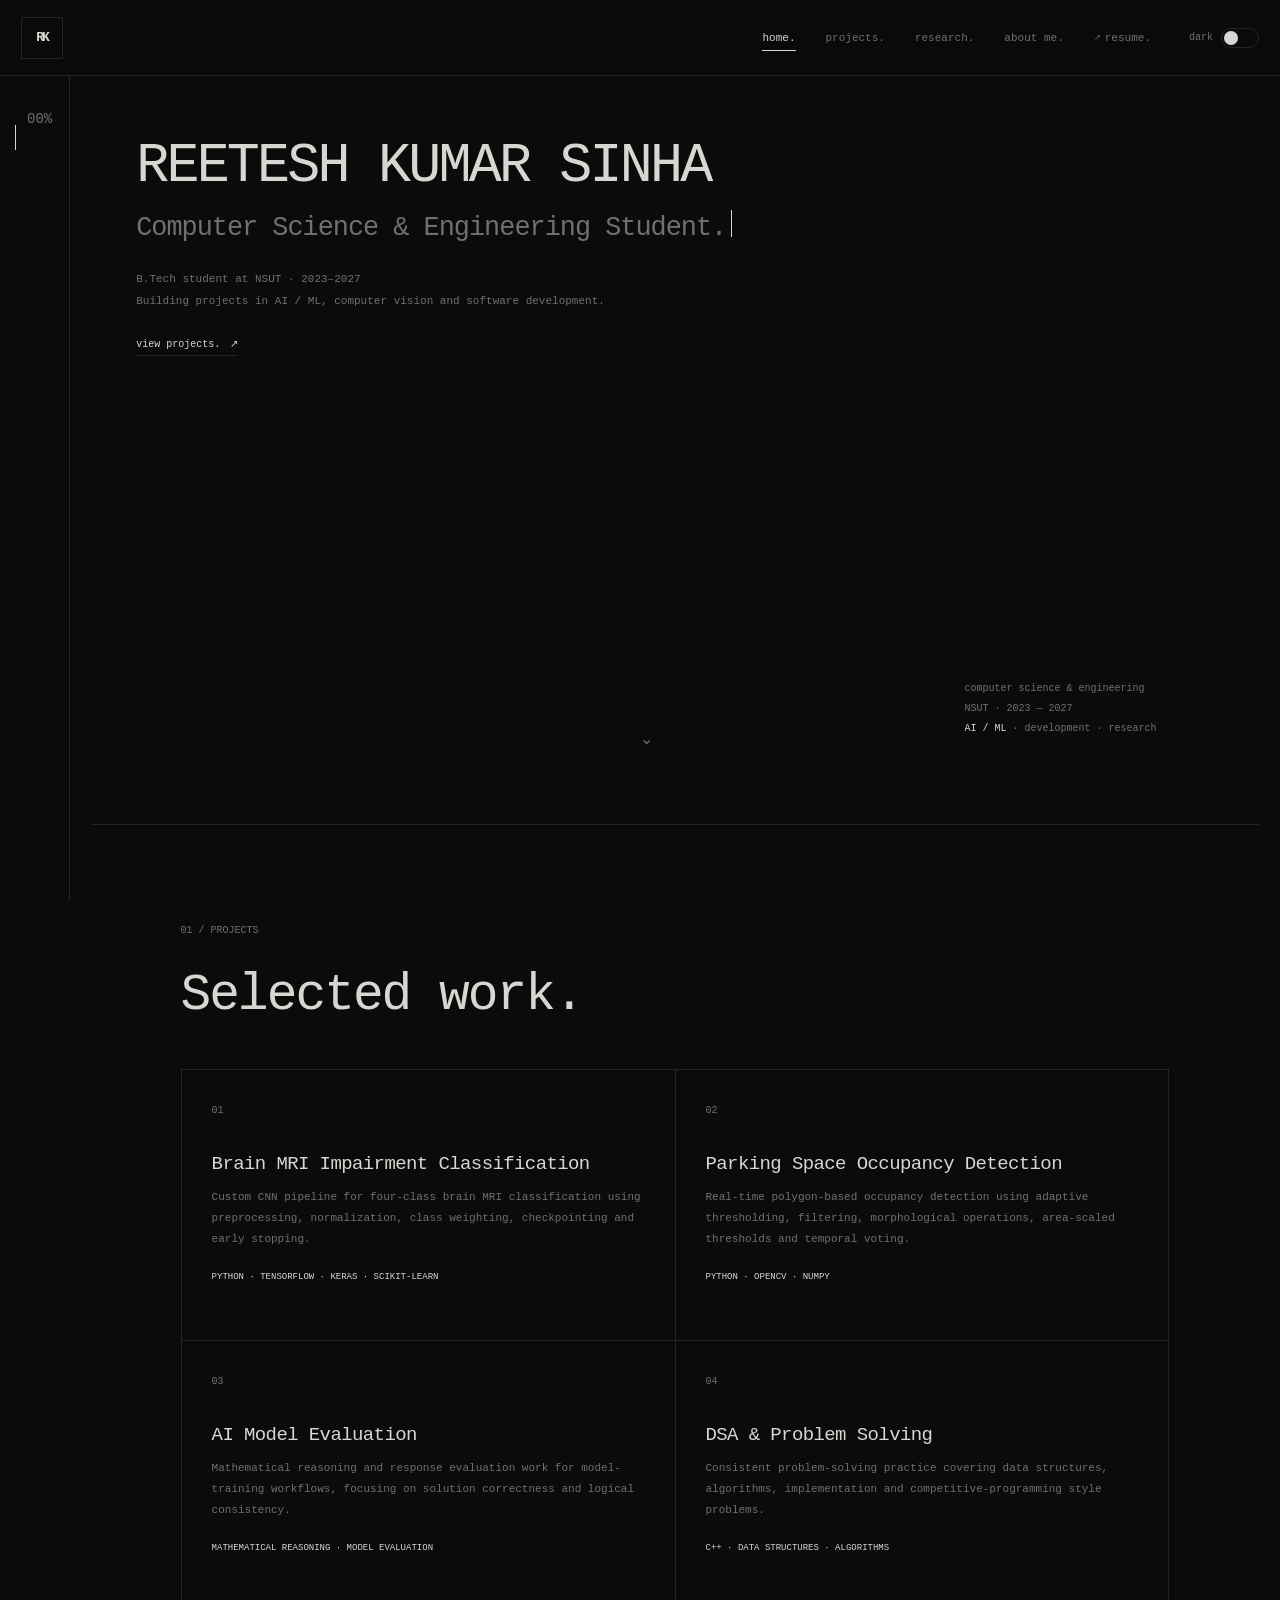
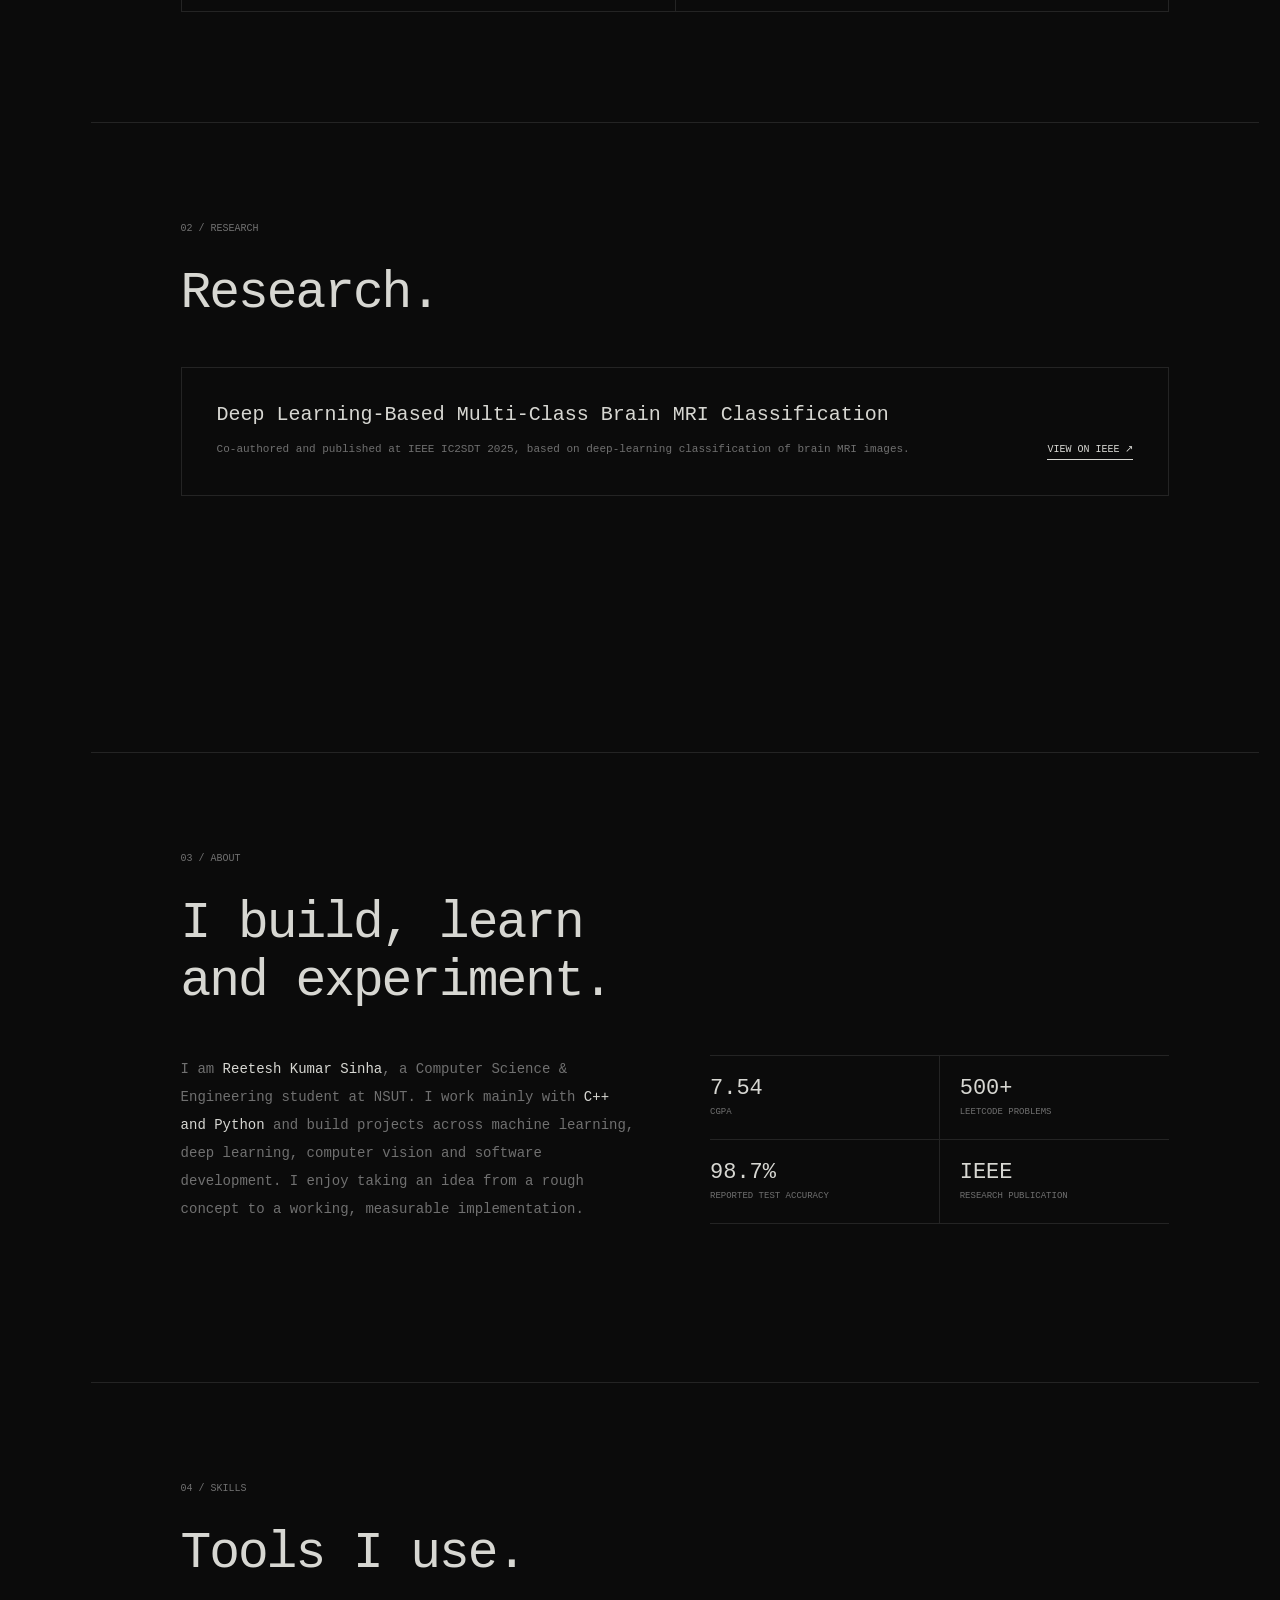
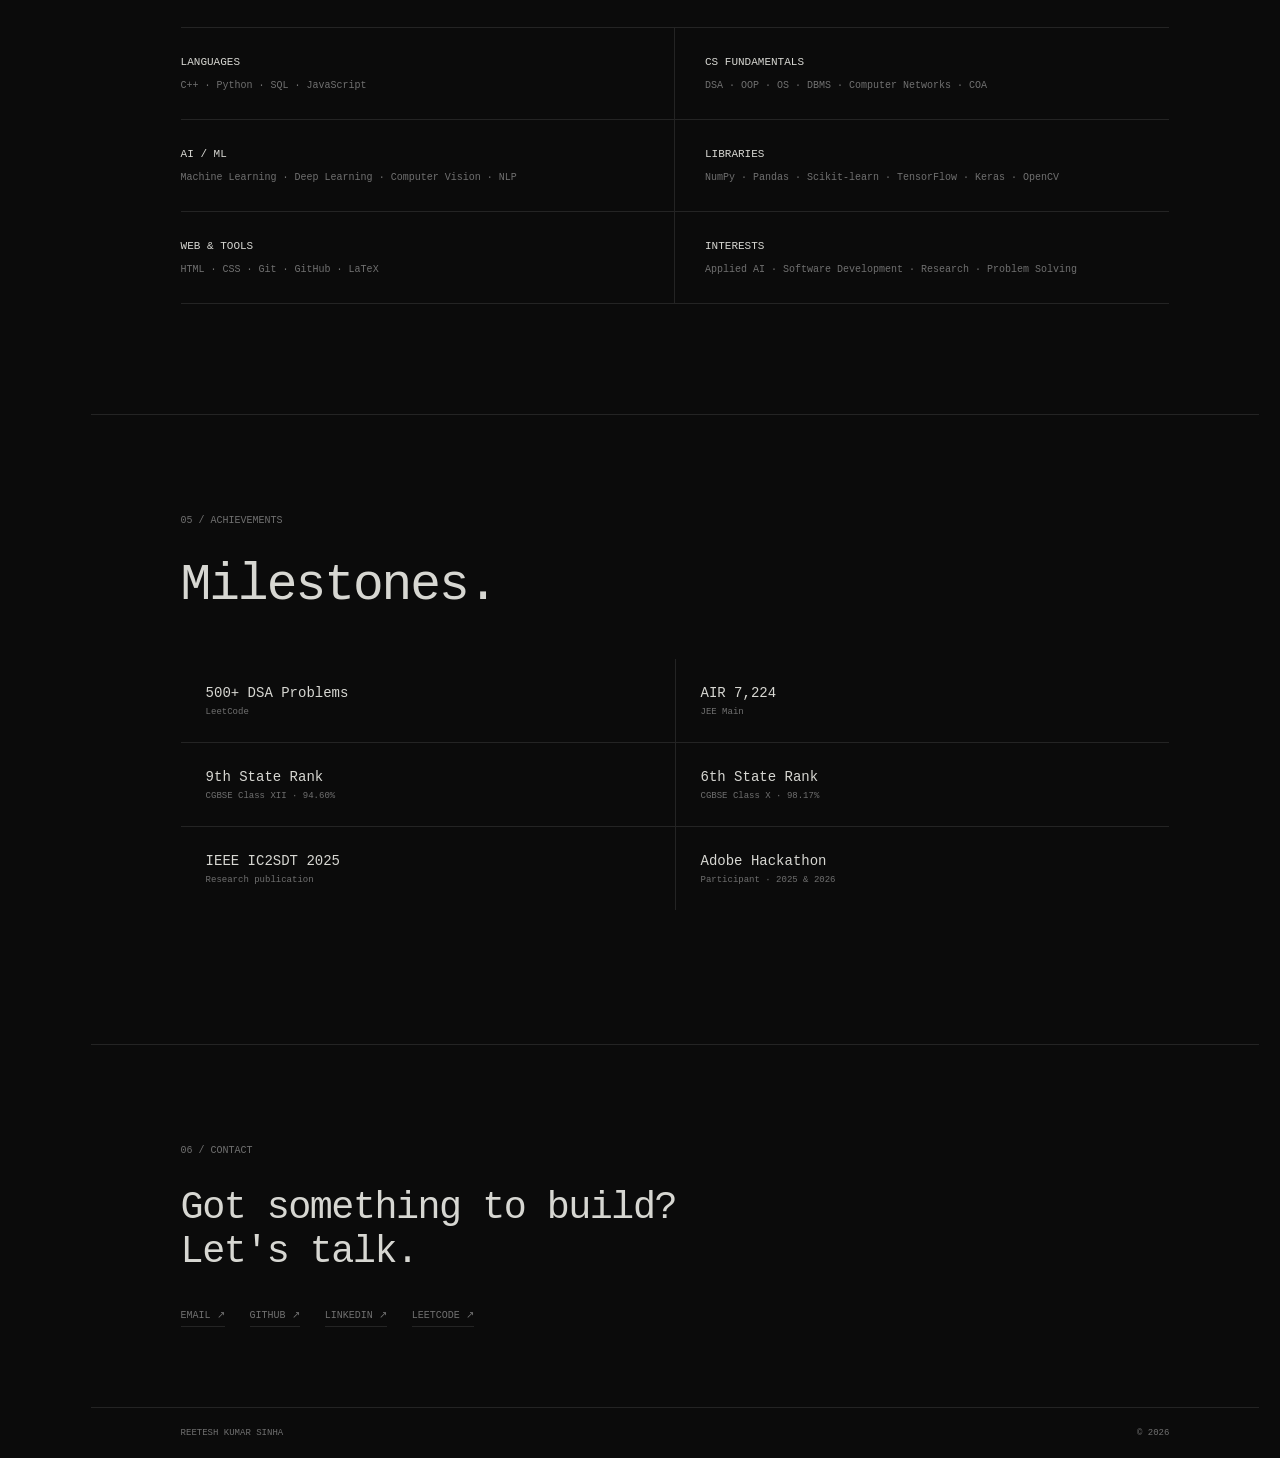
==== index.html @ 174e3cc8 "Rename portfolio.html to index.html" ====
<!DOCTYPE html>
<html lang="en" data-theme="dark">
<head>
<meta charset="UTF-8">
<meta name="viewport" content="width=device-width, initial-scale=1.0">
<meta name="description" content="Reetesh Kumar Sinha — Computer Science student, developer and AI/ML researcher.">
<title>Reetesh Kumar Sinha — Developer</title>

<style>
:root{
  --bg:#f4f4f1;
  --text:#171717;
  --muted:#777;
  --line:#d9d9d4;
  --panel:#eeeeea;
  --accent:#333;
  --cursor:#111;
}
html[data-theme="dark"]{
  --bg:#0b0b0b;
  --text:#d7d7d2;
  --muted:#707070;
  --line:#242424;
  --panel:#111;
  --accent:#cfcfca;
  --cursor:#d7d7d2;
}

*{box-sizing:border-box;margin:0;padding:0}
html{scroll-behavior:smooth;scroll-padding-top:80px}
body{
  background:var(--bg);
  color:var(--text);
  font-family:"Courier New",ui-monospace,SFMono-Regular,Menlo,monospace;
  transition:background .35s ease,color .35s ease;
}
a{color:inherit;text-decoration:none}
button{font:inherit}
::selection{background:var(--text);color:var(--bg)}

.page{
  position:relative;
  z-index:1;
  width:min(1240px,calc(100% - 42px));
  margin:auto;
}

/* Header */
header{
  height:76px;
  display:flex;
  align-items:center;
  justify-content:space-between;
  position:fixed;
  top:0;
  left:0;
  right:0;
  z-index:100;
  padding:0 max(21px, calc((100vw - 1240px) / 2));
  background:color-mix(in srgb, var(--bg) 92%, transparent);
  backdrop-filter:blur(10px);
  border-bottom:1px solid var(--line);
  transition:transform .32s ease, opacity .32s ease;
}
header.nav-hidden{
  transform:translateY(-100%);
  opacity:0;
  pointer-events:none;
}

.top-hover-zone{
  position:fixed;
  top:0;
  left:0;
  right:0;
  height:18px;
  z-index:110;
  background:transparent;
}
.brand{
  width:42px;height:42px;
  display:grid;place-items:center;
  border:1px solid var(--line);
  font-size:13px;
  font-weight:600;
  letter-spacing:-2px;
  transition:.25s;
}
.brand:hover{transform:rotate(-4deg);border-color:var(--text)}
nav{display:flex;align-items:center;gap:30px}
nav a{
  position:relative;
  color:var(--muted);
  font-size:11px;
  transition:color .2s;
}
nav a:hover,nav a.active{color:var(--text)}
nav a.active::after{
  content:"";
  position:absolute;
  left:0;right:0;bottom:-7px;
  height:1px;background:var(--text);
}
nav a[href*="Resume"]::before{
  content:"↗";
  display:inline-block;
  margin-right:4px;
  font-size:8px;
  transform:translateY(-1px);
}

/* Theme slider */
.theme-switch{
  display:flex;
  align-items:center;
  gap:8px;
  margin-left:8px;
}
.theme-label{font-size:10px;color:var(--muted)}
.switch{
  width:38px;height:20px;
  border:1px solid var(--line);
  background:transparent;
  border-radius:999px;
  padding:2px;
  cursor:pointer;
  display:flex;
  align-items:center;
  transition:.25s;
}
.switch-knob{
  width:14px;height:14px;
  border-radius:50%;
  background:var(--text);
  transform:translateX(0);
  transition:transform .25s ease,background .25s ease;
}
html[data-theme="light"] .switch-knob{transform:translateX(18px)}
.switch:focus-visible{outline:1px solid var(--text);outline-offset:3px}

/* Hero */
.hero{
  min-height:calc(100vh - 76px);
  display:block;
  position:relative;
  padding-top:20px;
}
 .progress{
  position:fixed;
  z-index:40;
  top:var(--chrome-top,76px);
  left:0;
  bottom:0;
  width:70px;
  border-right:1px solid var(--line);
  pointer-events:none;
  background:var(--bg);
  transition:top .32s ease,background .35s ease;
}
.progress-number{
  position:absolute;
  top:35px;
  left:27px;
  font-size:14px;
  color:var(--muted);
  transition:top .32s ease;
}
.progress-line{
  position:absolute;
  top:49px;
  left:15px;
  width:1px;
  height:74px;
  background:var(--text);
  transition:height .15s ease;
}
.hero-main{
  position:relative;
  z-index:2;
  padding:118px 8vw 0 9vw;
  display:flex;
  flex-direction:column;
  justify-content:space-between;
  min-height:calc(100vh - 118px);
}
.hero-intro{
  position:relative;
  z-index:3;
  max-width:760px;
}
.hero-name{
  font-size:clamp(30px,4.3vw,58px);
  font-weight:500;
  letter-spacing:-2.8px;
  line-height:1.05;
  color:var(--text);
}
.hero-role{
  margin-top:14px;
  font-size:clamp(17px,2.1vw,28px);
  line-height:1.35;
  color:var(--muted);
  letter-spacing:-1px;
}
.hero-description{
  margin-top:22px;
  max-width:570px;
  color:var(--muted);
  font-size:11px;
  line-height:2;
}
.hero-actions{
  margin-top:26px;
  display:flex;
  gap:22px;
  flex-wrap:wrap;
}
.hero-actions a{
  color:var(--text);
  font-size:10px;
  border-bottom:1px solid var(--line);
  padding-bottom:5px;
  transition:color .2s,border-color .2s,transform .2s;
}
.hero-actions a span{
  display:inline-block;
  margin-left:4px;
  transition:transform .2s;
}
.hero-actions a:hover{
  border-color:var(--text);
}
.hero-actions a:hover span{
  transform:translate(2px,-2px);
}
.cursor{
  display:inline-block;
  width:1px;height:1em;
  background:var(--cursor);
  margin-left:5px;
  vertical-align:-2px;
  animation:blink 1s steps(1) infinite;
}
@keyframes blink{50%{opacity:0}}
.hero-meta{
  position:relative;
  z-index:3;
  align-self:flex-end;
  max-width:300px;
  margin-bottom:7vh;
  color:var(--muted);
  font-size:10px;
  line-height:2;
}
.hero-meta span{color:var(--text)}
.scroll-cue{
  position:absolute;
  bottom:75px;
  left:50%;
  color:var(--muted);
  font-size:16px;
  animation:bounce 1.8s ease-in-out infinite;
}
@keyframes bounce{
  0%,100%{transform:translateY(0);opacity:.45}
  50%{transform:translateY(7px);opacity:1}
}

/* Sections */
section{
  min-height:70vh;
  border-top:1px solid var(--line);
  padding:100px 7vw 110px 7vw;
  margin-left:70px;
}
.section-index{
  color:var(--muted);
  font-size:10px;
  margin-bottom:30px;
}
.section-title{
  font-size:clamp(28px,4vw,52px);
  font-weight:400;
  letter-spacing:-2px;
  margin-bottom:45px;
}
.about-grid{
  display:grid;
  grid-template-columns:1fr 1fr;
  gap:70px;
}
.about-copy{
  font-size:14px;
  line-height:2;
  color:var(--muted);
}
.about-copy strong{color:var(--text);font-weight:500}
.stats{
  display:grid;
  grid-template-columns:1fr 1fr;
  border-top:1px solid var(--line);
}
.stat{
  padding:20px 0;
  border-bottom:1px solid var(--line);
}
.stat:nth-child(odd){border-right:1px solid var(--line);padding-right:20px}
.stat:nth-child(even){padding-left:20px}
.stat b{display:block;font-size:22px;font-weight:400;color:var(--text)}
.stat small{font-size:9px;color:var(--muted)}

.projects{
  display:grid;
  grid-template-columns:1fr 1fr;
  gap:1px;
  background:var(--line);
  border:1px solid var(--line);
}
.project{
  background:var(--bg);
  padding:30px;
  min-height:270px;
  transition:background .25s,transform .25s;
}
.project:hover{background:var(--panel)}
.project-no{font-size:10px;color:var(--muted)}
.project h3{font-size:19px;font-weight:400;letter-spacing:-.6px;margin:35px 0 12px}
.project p{font-size:11px;line-height:1.9;color:var(--muted)}
.project-tech{margin-top:22px;color:var(--text);font-size:9px}

.research-box{
  border:1px solid var(--line);
  padding:35px;
  display:grid;
  grid-template-columns:1fr auto;
  gap:30px;
  align-items:end;
}
.research-box h3{font-size:20px;font-weight:400;margin-bottom:13px}
.research-box p{font-size:11px;color:var(--muted);line-height:1.9}
.text-link{
  font-size:10px;
  border-bottom:1px solid var(--text);
  padding-bottom:4px;
  white-space:nowrap;
}

.skills{
  display:grid;
  grid-template-columns:repeat(2,1fr);
  gap:0;
  border-top:1px solid var(--line);
}
.skill{
  padding:24px 0;
  border-bottom:1px solid var(--line);
}
.skill:nth-child(odd){border-right:1px solid var(--line);padding-right:30px}
.skill:nth-child(even){padding-left:30px}
.skill b{font-size:11px;font-weight:500}
.skill p{font-size:10px;color:var(--muted);margin-top:7px;line-height:1.8}

.achievements{display:grid;grid-template-columns:1fr 1fr;gap:1px;background:var(--line)}
.achievement{background:var(--bg);padding:25px}
.achievement b{font-size:14px;font-weight:400}
.achievement p{font-size:9px;color:var(--muted);margin-top:5px}

.contact{
  min-height:auto;
  padding-bottom:80px;
}
.contact-line{
  font-size:clamp(22px,3vw,40px);
  letter-spacing:-1.5px;
  font-weight:400;
  margin-bottom:35px;
}
.contact-links{display:flex;gap:25px;flex-wrap:wrap}
.contact-links a{
  color:var(--muted);
  font-size:10px;
  border-bottom:1px solid var(--line);
  padding-bottom:5px;
}
.contact-links a:hover{color:var(--text);border-color:var(--text)}
footer{
  margin-left:70px;
  border-top:1px solid var(--line);
  padding:20px 7vw;
  color:var(--muted);
  font-size:9px;
  display:flex;
  justify-content:space-between;
}

/* Reveal */
.reveal{
  opacity:0;
  transform:translateY(18px);
  transition:opacity .65s ease,transform .65s ease;
}
.reveal.visible{opacity:1;transform:translateY(0)}

@media(max-width:800px){
  .page{width:min(100% - 28px,1240px)}
  header{height:64px;padding:0 14px}
  .progress{top:64px;width:35px}
  .progress-number{top:34px;left:9px;font-size:12px}
  .progress-line{top:64px;left:7px}
  
  nav{gap:13px}
  nav a:nth-child(2),nav a:nth-child(3){display:none}
  .theme-label{display:none}
  .hero{padding-top:20px !important}
  .hero-main{padding:92px 0 0 50px}
  .hero-title{font-size:28px;letter-spacing:-1px}
  section{margin-left:35px;padding:75px 28px}
  footer{margin-left:35px;padding:18px 28px}
  .about-grid,.projects,.skills,.achievements{grid-template-columns:1fr}
  .skill:nth-child(odd){border-right:0;padding-right:0}
  .skill:nth-child(even){padding-left:0}
  .research-box{grid-template-columns:1fr}
  .hero-meta{align-self:flex-start;margin-bottom:12vh}
}
@media(prefers-reduced-motion:reduce){
  html{scroll-behavior:auto}
  .cursor,.scroll-cue{animation:none}
  .reveal{transition:none}
}

/* Subtle interactive visual effects */
.mouse-light{
  position:fixed;
  z-index:0;
  width:320px;
  height:320px;
  left:0;
  top:0;
  pointer-events:none;
  border-radius:50%;
  transform:translate(-50%,-50%);
  background:radial-gradient(circle,rgba(255,255,255,.045) 0%,rgba(255,255,255,.018) 28%,transparent 68%);
  opacity:0;
  transition:opacity .35s ease;
}
html[data-theme="light"] .mouse-light{
  background:radial-gradient(circle,rgba(20,30,45,.045) 0%,rgba(20,30,45,.018) 28%,transparent 68%);
}
.progress-section{
  position:absolute;
  top:12px;
  left:70px;
  color:var(--muted);
  font-size:8px;
  letter-spacing:1.2px;
  opacity:0;
  transform:translateX(-6px);
  transition:opacity .3s ease,transform .3s ease;
  white-space:nowrap;
}
.progress:hover .progress-section,
.progress-section.visible{
  opacity:1;
  transform:translateX(0);
}
.project{
  position:relative;
  overflow:hidden;
}
.project::after{
  content:"↗";
  position:absolute;
  right:25px;
  top:24px;
  font-size:15px;
  color:var(--muted);
  opacity:0;
  transform:translate(-5px,5px);
  transition:opacity .25s ease,transform .25s ease;
}
.project:hover::after{
  opacity:1;
  transform:translate(0,0);
}
.project h3{
  transition:transform .25s ease;
}
.project:hover h3{
  transform:translateX(4px);
}
.project-tech{
  transition:opacity .25s ease,transform .25s ease;
}
.project:hover .project-tech{
  transform:translateX(4px);
}
@media(max-width:800px){
  .progress-section{
    left:43px;
    top:11px;
  }
  .mouse-light{display:none}
}
@media(prefers-reduced-motion:reduce){
  .mouse-light{display:none}
  .progress-section,.project::after,.project h3,.project-tech{transition:none}
}

</style>
</head>

<body>
<div class="mouse-light" id="mouseLight" aria-hidden="true"></div>
<div class="top-hover-zone" aria-hidden="true"></div>
<div class="page">
<header>
  <a class="brand" href="#home" aria-label="Reetesh Kumar Sinha home">RK</a>

  <nav aria-label="Main navigation">
    <a href="#home" class="active">home.</a>
    <a href="#projects">projects.</a>
    <a href="#research">research.</a>
    <a href="#about">about me.</a>
    <a href="Reetesh_Kumar_Sinha_Resume.pdf" target="_blank" rel="noopener">resume.</a>

    <div class="theme-switch">
      <span class="theme-label" id="themeText">dark</span>
      <button class="switch" id="themeToggle" type="button"
              aria-label="Switch to light mode" aria-pressed="false">
        <span class="switch-knob"></span>
      </button>
    </div>
  </nav>
</header>

<main id="home">
<div class="hero">
    <aside class="progress" aria-hidden="true">
      <span class="progress-number" id="progressNumber">00%</span>
      <span class="progress-line" id="progressLine"></span>
      <span class="progress-section" id="progressSection">HOME</span>
    </aside>

    <div class="hero-main">
      <div>
        <div class="hero-intro">
          <div class="hero-name">REETESH KUMAR SINHA</div>
          <div class="hero-role">
            <span id="typingText" aria-live="polite">Computer Science &amp; Engineering Student.</span><span class="cursor" aria-hidden="true"></span>
          </div>
          <p class="hero-description">
            B.Tech student at NSUT · 2023–2027<br>
            Building projects in AI / ML, computer vision and software development.
          </p>
          <div class="hero-actions">
            <a href="#projects">view projects. <span>↗</span></a>
          </div>
        </div>
      </div>

      <div class="hero-meta">
        <div>computer science & engineering</div>
        <div>NSUT · 2023 — 2027</div>
        <div><span>AI / ML</span> · development · research</div>
      </div>
    </div>

    <div class="scroll-cue" aria-hidden="true">⌄</div>
  </div>

  <section id="projects" class="reveal">
    <div class="section-index">01 / PROJECTS</div>
    <h2 class="section-title">Selected work.</h2>

    <div class="projects">
      <article class="project">
        <span class="project-no">01</span>
        <h3>Brain MRI Impairment Classification</h3>
        <p>
          Custom CNN pipeline for four-class brain MRI classification using
          preprocessing, normalization, class weighting, checkpointing and early stopping.
        </p>
        <div class="project-tech">PYTHON · TENSORFLOW · KERAS · SCIKIT-LEARN</div>
      </article>

      <article class="project">
        <span class="project-no">02</span>
        <h3>Parking Space Occupancy Detection</h3>
        <p>
          Real-time polygon-based occupancy detection using adaptive thresholding,
          filtering, morphological operations, area-scaled thresholds and temporal voting.
        </p>
        <div class="project-tech">PYTHON · OPENCV · NUMPY</div>
      </article>

      <article class="project">
        <span class="project-no">03</span>
        <h3>AI Model Evaluation</h3>
        <p>
          Mathematical reasoning and response evaluation work for model-training
          workflows, focusing on solution correctness and logical consistency.
        </p>
        <div class="project-tech">MATHEMATICAL REASONING · MODEL EVALUATION</div>
      </article>

      <article class="project">
        <span class="project-no">04</span>
        <h3>DSA & Problem Solving</h3>
        <p>
          Consistent problem-solving practice covering data structures, algorithms,
          implementation and competitive-programming style problems.
        </p>
        <div class="project-tech">C++ · DATA STRUCTURES · ALGORITHMS</div>
      </article>
    </div>
  </section>

  <section id="research" class="reveal">
    <div class="section-index">02 / RESEARCH</div>
    <h2 class="section-title">Research.</h2>
    <div class="research-box">
      <div>
        <h3>Deep Learning-Based Multi-Class Brain MRI Classification</h3>
        <p>
          Co-authored and published at IEEE IC2SDT 2025, based on deep-learning
          classification of brain MRI images.
        </p>
      </div>
      <a class="text-link" href="https://ieeexplore.ieee.org/stamp/stamp.jsp?tp=&arnumber=11383762&origin_source=search&origin_method=searchbar" target="_blank" rel="noopener">VIEW ON IEEE ↗</a>
    </div>
  </section>

  <section id="about" class="reveal">
    <div class="section-index">03 / ABOUT</div>
    <h2 class="section-title">I build, learn<br>and experiment.</h2>
    <div class="about-grid">
      <p class="about-copy">
        I am <strong>Reetesh Kumar Sinha</strong>, a Computer Science & Engineering
        student at NSUT. I work mainly with <strong>C++ and Python</strong> and build
        projects across machine learning, deep learning, computer vision and software
        development. I enjoy taking an idea from a rough concept to a working,
        measurable implementation.
      </p>
      <div class="stats">
        <div class="stat"><b>7.54</b><small>CGPA</small></div>
        <div class="stat"><b>500+</b><small>LEETCODE PROBLEMS</small></div>
        <div class="stat"><b>98.7%</b><small>REPORTED TEST ACCURACY</small></div>
        <div class="stat"><b>IEEE</b><small>RESEARCH PUBLICATION</small></div>
      </div>
    </div>
  </section>

  <section id="skills" class="reveal">
    <div class="section-index">04 / SKILLS</div>
    <h2 class="section-title">Tools I use.</h2>
    <div class="skills">
      <div class="skill"><b>LANGUAGES</b><p>C++ · Python · SQL · JavaScript</p></div>
      <div class="skill"><b>CS FUNDAMENTALS</b><p>DSA · OOP · OS · DBMS · Computer Networks · COA</p></div>
      <div class="skill"><b>AI / ML</b><p>Machine Learning · Deep Learning · Computer Vision · NLP</p></div>
      <div class="skill"><b>LIBRARIES</b><p>NumPy · Pandas · Scikit-learn · TensorFlow · Keras · OpenCV</p></div>
      <div class="skill"><b>WEB & TOOLS</b><p>HTML · CSS · Git · GitHub · LaTeX</p></div>
      <div class="skill"><b>INTERESTS</b><p>Applied AI · Software Development · Research · Problem Solving</p></div>
    </div>
  </section>

  <section id="achievements" class="reveal">
    <div class="section-index">05 / ACHIEVEMENTS</div>
    <h2 class="section-title">Milestones.</h2>
    <div class="achievements">
      <div class="achievement"><b>500+ DSA Problems</b><p>LeetCode</p></div>
      <div class="achievement"><b>AIR 7,224</b><p>JEE Main</p></div>
      <div class="achievement"><b>9th State Rank</b><p>CGBSE Class XII · 94.60%</p></div>
      <div class="achievement"><b>6th State Rank</b><p>CGBSE Class X · 98.17%</p></div>
      <div class="achievement"><b>IEEE IC2SDT 2025</b><p>Research publication</p></div>
      <div class="achievement"><b>Adobe Hackathon</b><p>Participant · 2025 & 2026</p></div>
    </div>
  </section>

  <section id="contact" class="contact reveal">
    <div class="section-index">06 / CONTACT</div>
    <div class="contact-line">Got something to build?<br>Let's talk.</div>
    <div class="contact-links">
      <a href="mailto:reetesh.kumar.ug23@nsut.ac.in">EMAIL ↗</a>
      <a href="https://github.com/XREETESHX" target="_blank" rel="noopener">GITHUB ↗</a>
      <a href="https://www.linkedin.com/in/reetesh-sinha-b54a8327a/" target="_blank" rel="noopener">LINKEDIN ↗</a>
      <a href="https://leetcode.com/u/XREETESHX/" target="_blank" rel="noopener">LEETCODE ↗</a>
    </div>
  </section>
</main>

<footer>
  <span>REETESH KUMAR SINHA</span>
  <span>© 2026</span>
</footer>
</div>

<script>
(function () {
  'use strict';

  const root = document.documentElement;
  const body = document.body;
  const header = document.querySelector('header');
  const hoverZone = document.querySelector('.top-hover-zone');
  const toggle = document.getElementById('themeToggle');
  const themeText = document.getElementById('themeText');
  const typing = document.getElementById('typingText');
  const progressNumber = document.getElementById('progressNumber');
  const progressLine = document.getElementById('progressLine');
  const progressSection = document.getElementById('progressSection');
  const mouseLight = document.getElementById('mouseLight');

  const navLinks = Array.from(document.querySelectorAll('nav a[href^="#"]'));
  const sections = Array.from(document.querySelectorAll('main section[id]'));

  const sectionNames = {
    home: 'HOME',
    projects: 'PROJECTS',
    research: 'RESEARCH',
    about: 'ABOUT',
    skills: 'SKILLS',
    achievements: 'ACHIEVEMENTS',
    contact: 'CONTACT'
  };

  const reducedMotion = window.matchMedia &&
    window.matchMedia('(prefers-reduced-motion: reduce)').matches;

  // ---------------- Theme ----------------
  function setTheme(theme) {
    const light = theme === 'light';
    root.setAttribute('data-theme', light ? 'light' : 'dark');

    if (toggle) {
      toggle.setAttribute('aria-pressed', String(light));
      toggle.setAttribute(
        'aria-label',
        light ? 'Switch to dark mode' : 'Switch to light mode'
      );
    }
    if (themeText) {
      themeText.textContent = light ? 'light' : 'dark';
    }
  }

  if (toggle) {
    toggle.addEventListener('click', function () {
      setTheme(root.getAttribute('data-theme') === 'dark' ? 'light' : 'dark');
    });
  }

  // ---------------- Typewriter ----------------
  const phrases = [
    'Computer Science & Engineering Student.',
    'AI / ML & Computer Vision Enthusiast.',
    'Python & C++ Developer.',
    'Research & Software Development.'
  ];

  let phraseIndex = 0;
  let charIndex = 0;
  let deleting = false;
  let typeTimer = null;

  function renderPhrase(text) {
    if (typing) typing.textContent = text;
  }

  function typeNext() {
    const current = phrases[phraseIndex];

    if (deleting) {
      charIndex = Math.max(0, charIndex - 1);
    } else {
      charIndex = Math.min(current.length, charIndex + 1);
    }

    renderPhrase(current.slice(0, charIndex));

    if (!deleting && charIndex === current.length) {
      deleting = true;
      typeTimer = window.setTimeout(typeNext, 1500);
      return;
    }

    if (deleting && charIndex === 0) {
      deleting = false;
      phraseIndex = (phraseIndex + 1) % phrases.length;
      typeTimer = window.setTimeout(typeNext, 350);
      return;
    }

    typeTimer = window.setTimeout(typeNext, deleting ? 38 : 65);
  }

  if (reducedMotion) {
    renderPhrase(phrases[0]);
  } else {
    renderPhrase(phrases[0]);
    charIndex = phrases[0].length;
    typeTimer = window.setTimeout(typeNext, 1600);
  }

  // ---------------- Header + left rail ----------------
  let lastScrollY = window.scrollY || 0;
  let headerRaf = 0;
  let progressRaf = 0;
  let hoverReveal = false;

  function chromeHeight() {
    return window.innerWidth <= 800 ? 64 : 76;
  }

  function showHeader() {
    if (header) header.classList.remove('nav-hidden');
    root.style.setProperty('--chrome-top', chromeHeight() + 'px');
  }

  function hideHeader() {
    if (header) header.classList.add('nav-hidden');
    root.style.setProperty('--chrome-top', '0px');
  }

  function handleScrollState() {
    const currentY = window.scrollY || 0;
    const delta = currentY - lastScrollY;

    if (currentY <= 12) {
      showHeader();
    } else if (!hoverReveal && Math.abs(delta) > 3) {
      if (delta > 0) {
        hideHeader();
      } else {
        showHeader();
      }
    }

    lastScrollY = currentY;
    headerRaf = 0;
  }

  function updateProgress() {
    const maxScroll = Math.max(
      0,
      document.documentElement.scrollHeight - window.innerHeight
    );
    const percent = maxScroll === 0
      ? 0
      : Math.max(0, Math.min(100, Math.round((window.scrollY / maxScroll) * 100)));

    if (progressNumber) {
      progressNumber.textContent = String(percent).padStart(2, '0') + '%';
    }

    if (progressLine) {
      const lineHeight = 25 + (percent * 1.15);
      progressLine.style.height = Math.min(150, Math.max(25, lineHeight)) + 'px';
    }

    let current = 'home';
    const marker = (window.scrollY || 0) + 150;

    sections.forEach(function (section) {
      if (section.offsetTop <= marker) current = section.id;
    });

    navLinks.forEach(function (link) {
      link.classList.toggle('active', link.getAttribute('href') === '#' + current);
    });

    if (progressSection) {
      progressSection.textContent = sectionNames[current] || current.toUpperCase();
      progressSection.classList.toggle('visible', current !== 'home');
    }

    progressRaf = 0;
  }

  window.addEventListener('scroll', function () {
    if (!headerRaf) {
      headerRaf = window.requestAnimationFrame(handleScrollState);
    }
    if (!progressRaf) {
      progressRaf = window.requestAnimationFrame(updateProgress);
    }
  }, { passive: true });

  window.addEventListener('resize', function () {
    root.style.setProperty('--chrome-top', chromeHeight() + 'px');
    updateProgress();
  });

  if (hoverZone) {
    hoverZone.addEventListener('mouseenter', function () {
      hoverReveal = true;
      showHeader();
    });
    hoverZone.addEventListener('mouseleave', function () {
      hoverReveal = false;
    });
  }

  if (header) {
    header.addEventListener('mouseenter', function () {
      hoverReveal = true;
      showHeader();
    });
    header.addEventListener('mouseleave', function () {
      hoverReveal = false;
    });
  }

  // ---------------- Mouse-follow light ----------------
  if (
    mouseLight &&
    !reducedMotion &&
    window.matchMedia &&
    window.matchMedia('(hover: hover) and (pointer: fine)').matches
  ) {
    let mouseX = window.innerWidth / 2;
    let mouseY = window.innerHeight / 2;
    let lightX = mouseX;
    let lightY = mouseY;
    let lightRaf = 0;

    window.addEventListener('pointermove', function (event) {
      mouseX = event.clientX;
      mouseY = event.clientY;
      mouseLight.style.opacity = '1';

      if (!lightRaf) {
        lightRaf = window.requestAnimationFrame(function animateLight() {
          lightX += (mouseX - lightX) * 0.12;
          lightY += (mouseY - lightY) * 0.12;

          mouseLight.style.left = lightX + 'px';
          mouseLight.style.top = lightY + 'px';

          if (Math.abs(mouseX - lightX) > 0.2 || Math.abs(mouseY - lightY) > 0.2) {
            lightRaf = window.requestAnimationFrame(animateLight);
          } else {
            lightRaf = 0;
          }
        });
      }
    }, { passive: true });

    document.addEventListener('mouseleave', function () {
      mouseLight.style.opacity = '0';
    });
  }

  // ---------------- Scroll reveal ----------------
  const revealItems = Array.from(document.querySelectorAll('.reveal'));

  if (
    'IntersectionObserver' in window &&
    !reducedMotion
  ) {
    const observer = new IntersectionObserver(function (entries) {
      entries.forEach(function (entry) {
        if (entry.isIntersecting) {
          entry.target.classList.add('visible');
          observer.unobserve(entry.target);
        }
      });
    }, { threshold: 0.1 });

    revealItems.forEach(function (element) {
      observer.observe(element);
    });
  } else {
    revealItems.forEach(function (element) {
      element.classList.add('visible');
    });
  }

  // Initial state
  root.style.setProperty('--chrome-top', chromeHeight() + 'px');
  showHeader();
  updateProgress();

  // Avoid unused-timer warnings on page teardown where supported.
  window.addEventListener('pagehide', function () {
    if (typeTimer) window.clearTimeout(typeTimer);
    if (headerRaf) window.cancelAnimationFrame(headerRaf);
    if (progressRaf) window.cancelAnimationFrame(progressRaf);
  });
})();
</script>
</body>
</html>
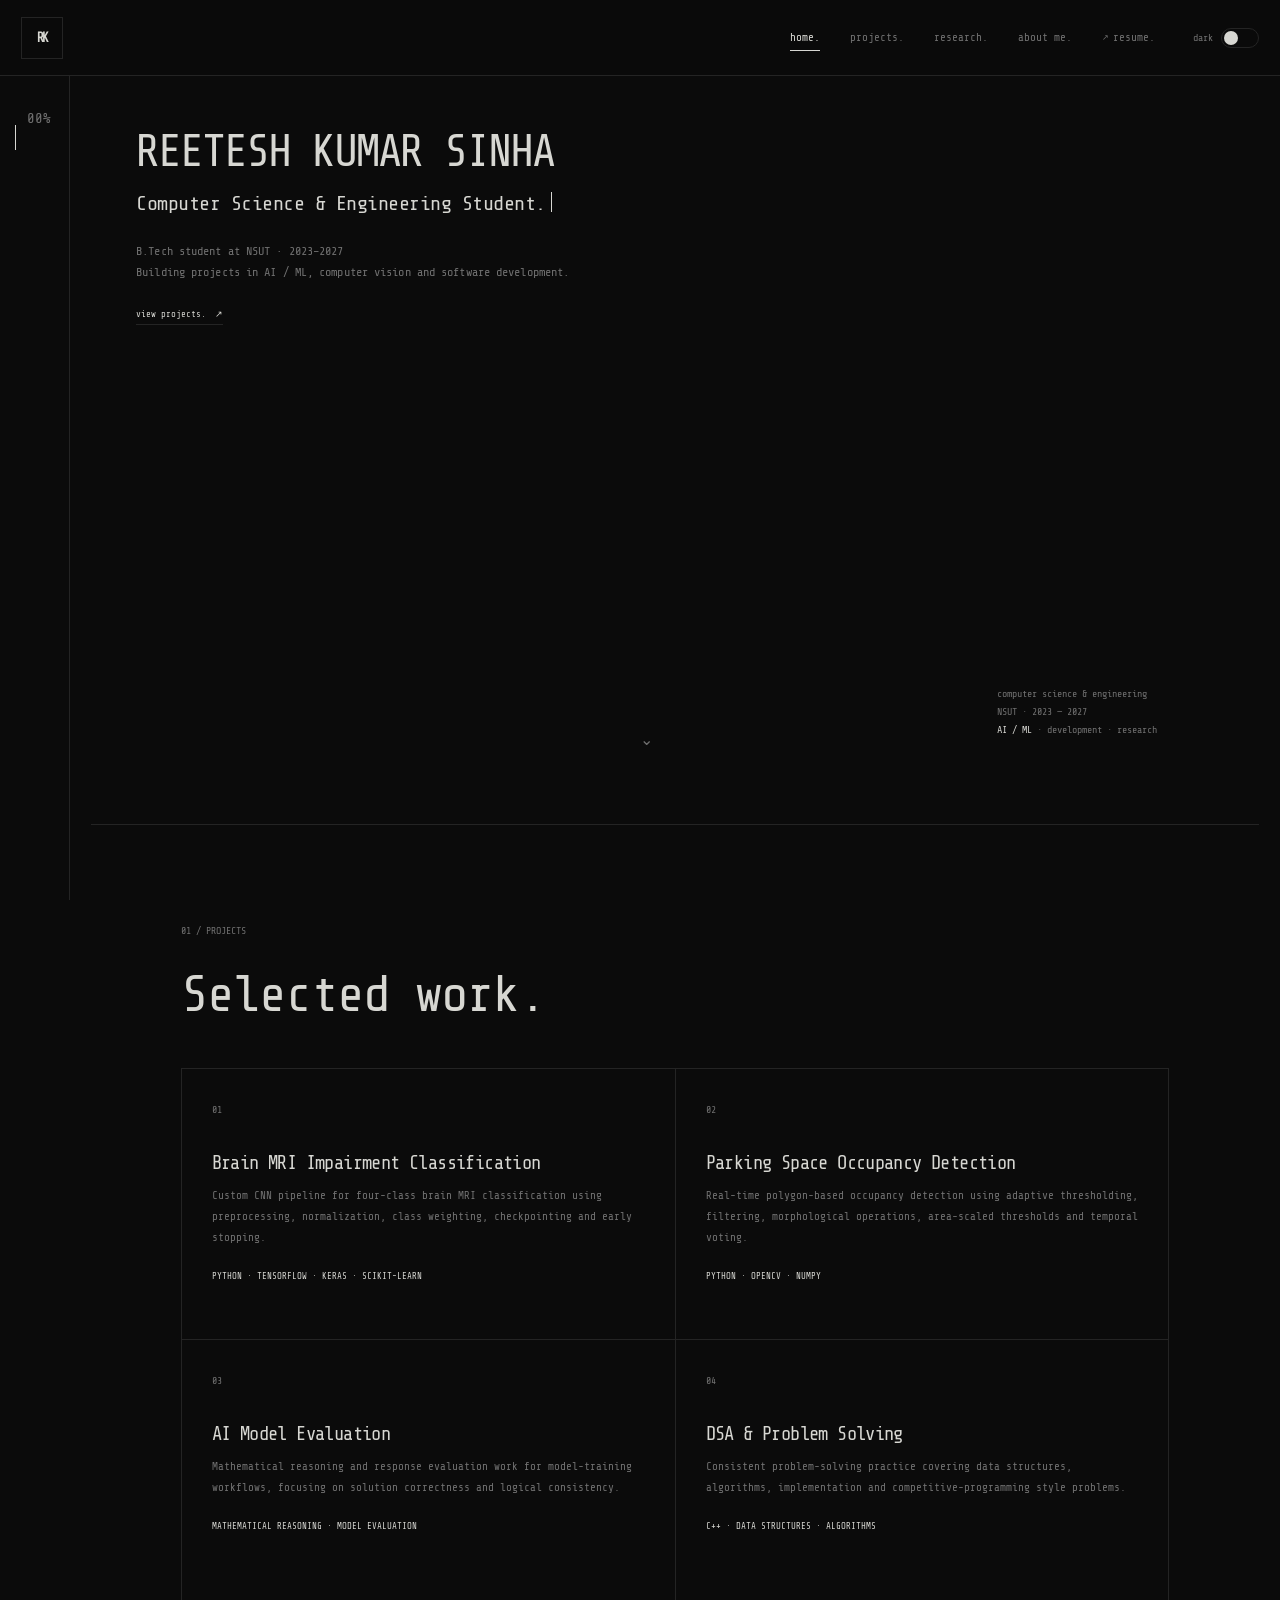
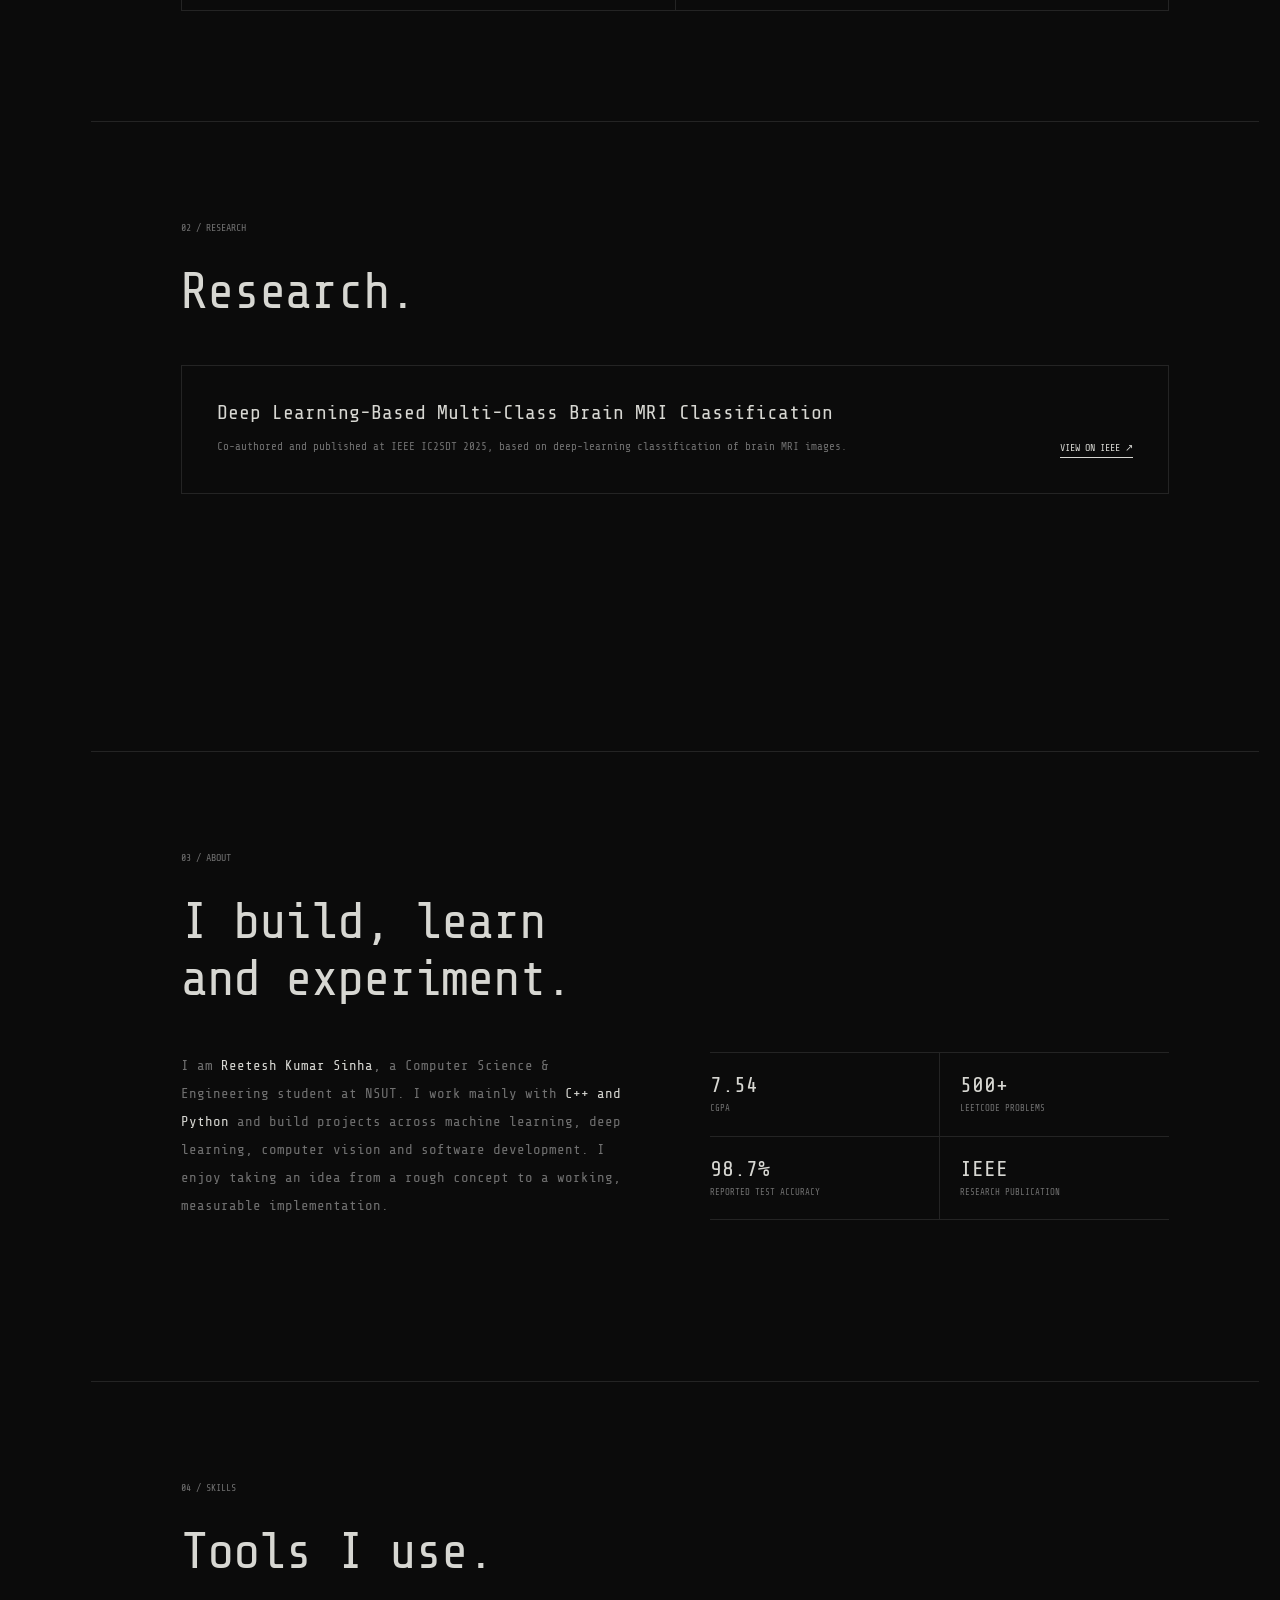
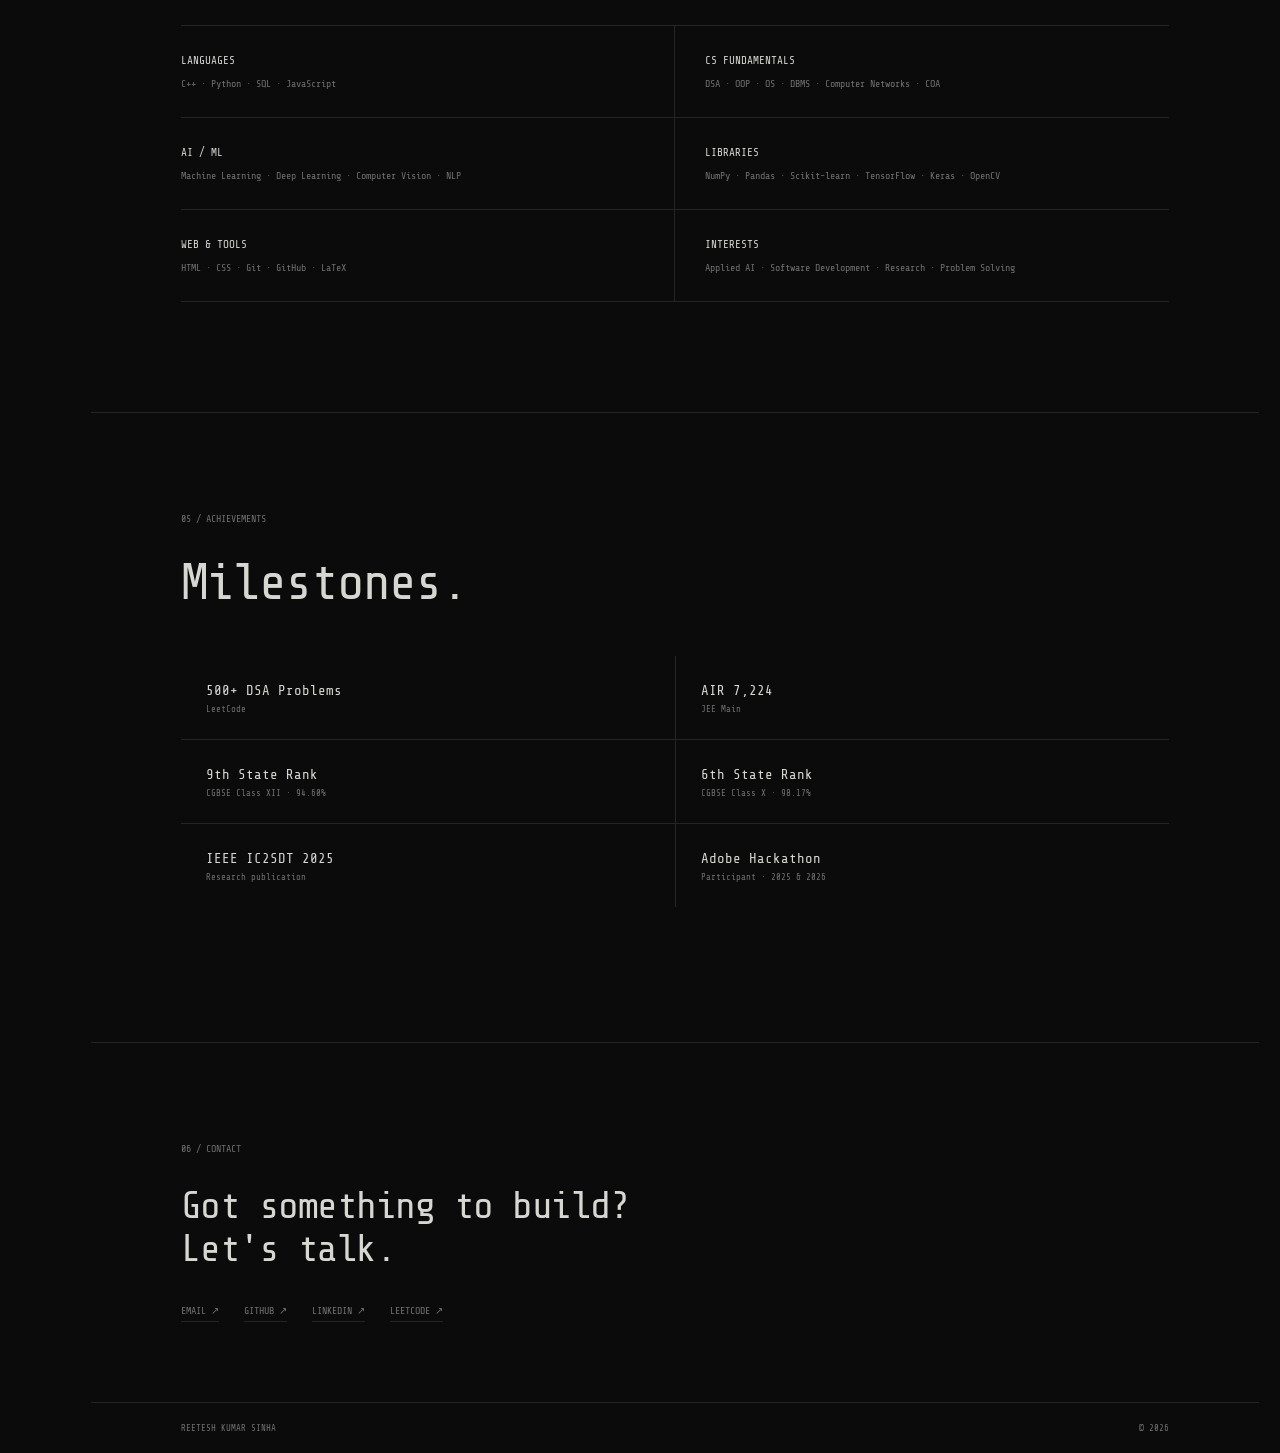
==== commit 4441af0b: "Refactor styles and update resume link Updated font family to 'Share Tech Mono' and adjusted various" ====
--- a/index.html
+++ b/index.html
@@ -7,6 +7,7 @@
 <title>Reetesh Kumar Sinha — Developer</title>
 
 <style>
+@import url("https://fonts.googleapis.com/css2?family=Share+Tech+Mono&display=swap");
 :root{
   --bg:#f4f4f1;
   --text:#171717;
@@ -31,7 +32,7 @@
 body{
   background:var(--bg);
   color:var(--text);
-  font-family:"Courier New",ui-monospace,SFMono-Regular,Menlo,monospace;
+  font-family:"Share Tech Mono","Courier New",ui-monospace,SFMono-Regular,Menlo,monospace;
   transition:background .35s ease,color .35s ease;
 }
 a{color:inherit;text-decoration:none}
@@ -91,6 +92,7 @@
 nav a{
   position:relative;
   color:var(--muted);
+  font-family:"Share Tech Mono","Courier New",ui-monospace,SFMono-Regular,Menlo,monospace;
   font-size:11px;
   transition:color .2s;
 }
@@ -177,7 +179,7 @@
 .hero-main{
   position:relative;
   z-index:2;
-  padding:118px 8vw 0 9vw;
+  padding:108px 8vw 0 9vw;
   display:flex;
   flex-direction:column;
   justify-content:space-between;
@@ -189,25 +191,30 @@
   max-width:760px;
 }
 .hero-name{
-  font-size:clamp(30px,4.3vw,58px);
+  font-family:"Share Tech Mono","Courier New",ui-monospace,SFMono-Regular,Menlo,monospace;
+  font-size:clamp(26px,3.5vw,48px);
   font-weight:500;
-  letter-spacing:-2.8px;
+  letter-spacing:-2px;
   line-height:1.05;
   color:var(--text);
 }
 .hero-role{
+  font-family:"Share Tech Mono","Courier New",ui-monospace,SFMono-Regular,Menlo,monospace;
   margin-top:14px;
-  font-size:clamp(17px,2.1vw,28px);
-  line-height:1.35;
-  color:var(--muted);
-  letter-spacing:-1px;
+  font-size:clamp(15px,1.6vw,22px);
+  line-height:1.45;
+  color:var(--text);
+  letter-spacing:-.5px;
+  font-weight:400;
 }
 .hero-description{
   margin-top:22px;
-  max-width:570px;
+  max-width:590px;
   color:var(--muted);
-  font-size:11px;
-  line-height:2;
+  font-size:12px;
+  line-height:1.75;
+  letter-spacing:.1px;
+  font-family:"Share Tech Mono","Courier New",ui-monospace,SFMono-Regular,Menlo,monospace;
 }
 .hero-actions{
   margin-top:26px;
@@ -217,7 +224,7 @@
 }
 .hero-actions a{
   color:var(--text);
-  font-size:10px;
+  font-size:9px;
   border-bottom:1px solid var(--line);
   padding-bottom:5px;
   transition:color .2s,border-color .2s,transform .2s;
@@ -250,7 +257,8 @@
   margin-bottom:7vh;
   color:var(--muted);
   font-size:10px;
-  line-height:2;
+  line-height:1.8;
+  font-family:"Share Tech Mono","Courier New",ui-monospace,SFMono-Regular,Menlo,monospace;
 }
 .hero-meta span{color:var(--text)}
 .scroll-cue{
@@ -412,7 +420,7 @@
   nav a:nth-child(2),nav a:nth-child(3){display:none}
   .theme-label{display:none}
   .hero{padding-top:20px !important}
-  .hero-main{padding:92px 0 0 50px}
+  .hero-main{padding:82px 0 0 50px}
   .hero-title{font-size:28px;letter-spacing:-1px}
   section{margin-left:35px;padding:75px 28px}
   footer{margin-left:35px;padding:18px 28px}
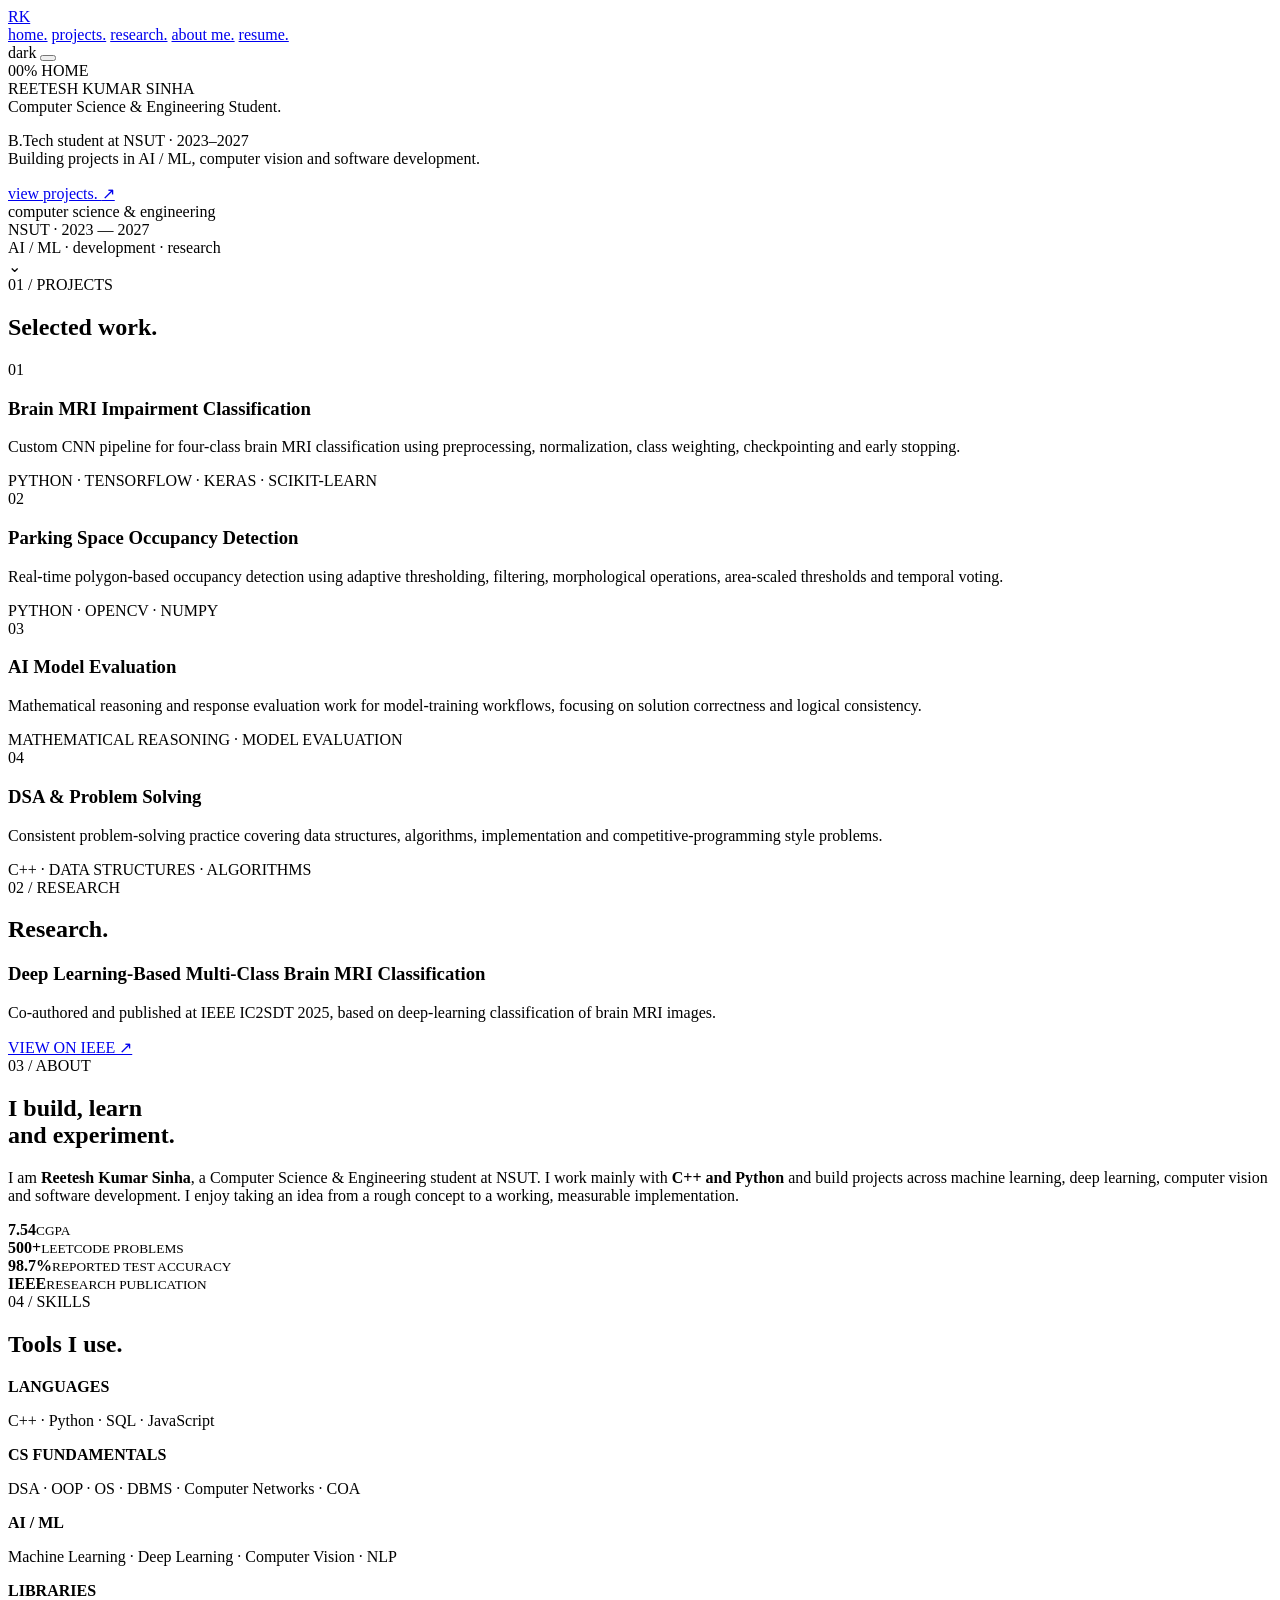
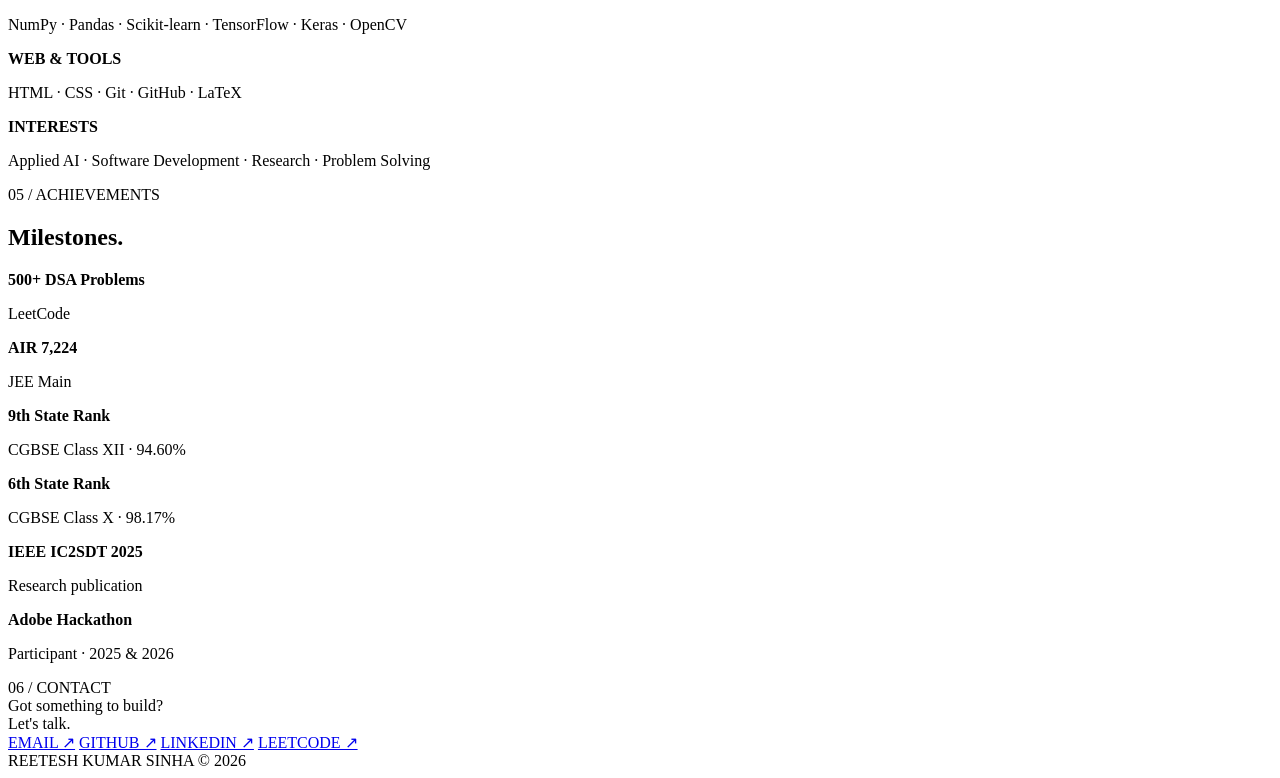
==== commit 59cc5da8: "Update index.html" ====
--- a/index.html
+++ b/index.html
@@ -6,515 +6,8 @@
 <meta name="description" content="Reetesh Kumar Sinha — Computer Science student, developer and AI/ML researcher.">
 <title>Reetesh Kumar Sinha — Developer</title>
 
-<style>
-@import url("https://fonts.googleapis.com/css2?family=Share+Tech+Mono&display=swap");
-:root{
-  --bg:#f4f4f1;
-  --text:#171717;
-  --muted:#777;
-  --line:#d9d9d4;
-  --panel:#eeeeea;
-  --accent:#333;
-  --cursor:#111;
-}
-html[data-theme="dark"]{
-  --bg:#0b0b0b;
-  --text:#d7d7d2;
-  --muted:#707070;
-  --line:#242424;
-  --panel:#111;
-  --accent:#cfcfca;
-  --cursor:#d7d7d2;
-}
-
-*{box-sizing:border-box;margin:0;padding:0}
-html{scroll-behavior:smooth;scroll-padding-top:80px}
-body{
-  background:var(--bg);
-  color:var(--text);
-  font-family:"Share Tech Mono","Courier New",ui-monospace,SFMono-Regular,Menlo,monospace;
-  transition:background .35s ease,color .35s ease;
-}
-a{color:inherit;text-decoration:none}
-button{font:inherit}
-::selection{background:var(--text);color:var(--bg)}
-
-.page{
-  position:relative;
-  z-index:1;
-  width:min(1240px,calc(100% - 42px));
-  margin:auto;
-}
-
-/* Header */
-header{
-  height:76px;
-  display:flex;
-  align-items:center;
-  justify-content:space-between;
-  position:fixed;
-  top:0;
-  left:0;
-  right:0;
-  z-index:100;
-  padding:0 max(21px, calc((100vw - 1240px) / 2));
-  background:color-mix(in srgb, var(--bg) 92%, transparent);
-  backdrop-filter:blur(10px);
-  border-bottom:1px solid var(--line);
-  transition:transform .32s ease, opacity .32s ease;
-}
-header.nav-hidden{
-  transform:translateY(-100%);
-  opacity:0;
-  pointer-events:none;
-}
-
-.top-hover-zone{
-  position:fixed;
-  top:0;
-  left:0;
-  right:0;
-  height:18px;
-  z-index:110;
-  background:transparent;
-}
-.brand{
-  width:42px;height:42px;
-  display:grid;place-items:center;
-  border:1px solid var(--line);
-  font-size:13px;
-  font-weight:600;
-  letter-spacing:-2px;
-  transition:.25s;
-}
-.brand:hover{transform:rotate(-4deg);border-color:var(--text)}
-nav{display:flex;align-items:center;gap:30px}
-nav a{
-  position:relative;
-  color:var(--muted);
-  font-family:"Share Tech Mono","Courier New",ui-monospace,SFMono-Regular,Menlo,monospace;
-  font-size:11px;
-  transition:color .2s;
-}
-nav a:hover,nav a.active{color:var(--text)}
-nav a.active::after{
-  content:"";
-  position:absolute;
-  left:0;right:0;bottom:-7px;
-  height:1px;background:var(--text);
-}
-nav a[href*="Resume"]::before{
-  content:"↗";
-  display:inline-block;
-  margin-right:4px;
-  font-size:8px;
-  transform:translateY(-1px);
-}
-
-/* Theme slider */
-.theme-switch{
-  display:flex;
-  align-items:center;
-  gap:8px;
-  margin-left:8px;
-}
-.theme-label{font-size:10px;color:var(--muted)}
-.switch{
-  width:38px;height:20px;
-  border:1px solid var(--line);
-  background:transparent;
-  border-radius:999px;
-  padding:2px;
-  cursor:pointer;
-  display:flex;
-  align-items:center;
-  transition:.25s;
-}
-.switch-knob{
-  width:14px;height:14px;
-  border-radius:50%;
-  background:var(--text);
-  transform:translateX(0);
-  transition:transform .25s ease,background .25s ease;
-}
-html[data-theme="light"] .switch-knob{transform:translateX(18px)}
-.switch:focus-visible{outline:1px solid var(--text);outline-offset:3px}
-
-/* Hero */
-.hero{
-  min-height:calc(100vh - 76px);
-  display:block;
-  position:relative;
-  padding-top:20px;
-}
- .progress{
-  position:fixed;
-  z-index:40;
-  top:var(--chrome-top,76px);
-  left:0;
-  bottom:0;
-  width:70px;
-  border-right:1px solid var(--line);
-  pointer-events:none;
-  background:var(--bg);
-  transition:top .32s ease,background .35s ease;
-}
-.progress-number{
-  position:absolute;
-  top:35px;
-  left:27px;
-  font-size:14px;
-  color:var(--muted);
-  transition:top .32s ease;
-}
-.progress-line{
-  position:absolute;
-  top:49px;
-  left:15px;
-  width:1px;
-  height:74px;
-  background:var(--text);
-  transition:height .15s ease;
-}
-.hero-main{
-  position:relative;
-  z-index:2;
-  padding:108px 8vw 0 9vw;
-  display:flex;
-  flex-direction:column;
-  justify-content:space-between;
-  min-height:calc(100vh - 118px);
-}
-.hero-intro{
-  position:relative;
-  z-index:3;
-  max-width:760px;
-}
-.hero-name{
-  font-family:"Share Tech Mono","Courier New",ui-monospace,SFMono-Regular,Menlo,monospace;
-  font-size:clamp(26px,3.5vw,48px);
-  font-weight:500;
-  letter-spacing:-2px;
-  line-height:1.05;
-  color:var(--text);
-}
-.hero-role{
-  font-family:"Share Tech Mono","Courier New",ui-monospace,SFMono-Regular,Menlo,monospace;
-  margin-top:14px;
-  font-size:clamp(15px,1.6vw,22px);
-  line-height:1.45;
-  color:var(--text);
-  letter-spacing:-.5px;
-  font-weight:400;
-}
-.hero-description{
-  margin-top:22px;
-  max-width:590px;
-  color:var(--muted);
-  font-size:12px;
-  line-height:1.75;
-  letter-spacing:.1px;
-  font-family:"Share Tech Mono","Courier New",ui-monospace,SFMono-Regular,Menlo,monospace;
-}
-.hero-actions{
-  margin-top:26px;
-  display:flex;
-  gap:22px;
-  flex-wrap:wrap;
-}
-.hero-actions a{
-  color:var(--text);
-  font-size:9px;
-  border-bottom:1px solid var(--line);
-  padding-bottom:5px;
-  transition:color .2s,border-color .2s,transform .2s;
-}
-.hero-actions a span{
-  display:inline-block;
-  margin-left:4px;
-  transition:transform .2s;
-}
-.hero-actions a:hover{
-  border-color:var(--text);
-}
-.hero-actions a:hover span{
-  transform:translate(2px,-2px);
-}
-.cursor{
-  display:inline-block;
-  width:1px;height:1em;
-  background:var(--cursor);
-  margin-left:5px;
-  vertical-align:-2px;
-  animation:blink 1s steps(1) infinite;
-}
-@keyframes blink{50%{opacity:0}}
-.hero-meta{
-  position:relative;
-  z-index:3;
-  align-self:flex-end;
-  max-width:300px;
-  margin-bottom:7vh;
-  color:var(--muted);
-  font-size:10px;
-  line-height:1.8;
-  font-family:"Share Tech Mono","Courier New",ui-monospace,SFMono-Regular,Menlo,monospace;
-}
-.hero-meta span{color:var(--text)}
-.scroll-cue{
-  position:absolute;
-  bottom:75px;
-  left:50%;
-  color:var(--muted);
-  font-size:16px;
-  animation:bounce 1.8s ease-in-out infinite;
-}
-@keyframes bounce{
-  0%,100%{transform:translateY(0);opacity:.45}
-  50%{transform:translateY(7px);opacity:1}
-}
-
-/* Sections */
-section{
-  min-height:70vh;
-  border-top:1px solid var(--line);
-  padding:100px 7vw 110px 7vw;
-  margin-left:70px;
-}
-.section-index{
-  color:var(--muted);
-  font-size:10px;
-  margin-bottom:30px;
-}
-.section-title{
-  font-size:clamp(28px,4vw,52px);
-  font-weight:400;
-  letter-spacing:-2px;
-  margin-bottom:45px;
-}
-.about-grid{
-  display:grid;
-  grid-template-columns:1fr 1fr;
-  gap:70px;
-}
-.about-copy{
-  font-size:14px;
-  line-height:2;
-  color:var(--muted);
-}
-.about-copy strong{color:var(--text);font-weight:500}
-.stats{
-  display:grid;
-  grid-template-columns:1fr 1fr;
-  border-top:1px solid var(--line);
-}
-.stat{
-  padding:20px 0;
-  border-bottom:1px solid var(--line);
-}
-.stat:nth-child(odd){border-right:1px solid var(--line);padding-right:20px}
-.stat:nth-child(even){padding-left:20px}
-.stat b{display:block;font-size:22px;font-weight:400;color:var(--text)}
-.stat small{font-size:9px;color:var(--muted)}
-
-.projects{
-  display:grid;
-  grid-template-columns:1fr 1fr;
-  gap:1px;
-  background:var(--line);
-  border:1px solid var(--line);
-}
-.project{
-  background:var(--bg);
-  padding:30px;
-  min-height:270px;
-  transition:background .25s,transform .25s;
-}
-.project:hover{background:var(--panel)}
-.project-no{font-size:10px;color:var(--muted)}
-.project h3{font-size:19px;font-weight:400;letter-spacing:-.6px;margin:35px 0 12px}
-.project p{font-size:11px;line-height:1.9;color:var(--muted)}
-.project-tech{margin-top:22px;color:var(--text);font-size:9px}
-
-.research-box{
-  border:1px solid var(--line);
-  padding:35px;
-  display:grid;
-  grid-template-columns:1fr auto;
-  gap:30px;
-  align-items:end;
-}
-.research-box h3{font-size:20px;font-weight:400;margin-bottom:13px}
-.research-box p{font-size:11px;color:var(--muted);line-height:1.9}
-.text-link{
-  font-size:10px;
-  border-bottom:1px solid var(--text);
-  padding-bottom:4px;
-  white-space:nowrap;
-}
-
-.skills{
-  display:grid;
-  grid-template-columns:repeat(2,1fr);
-  gap:0;
-  border-top:1px solid var(--line);
-}
-.skill{
-  padding:24px 0;
-  border-bottom:1px solid var(--line);
-}
-.skill:nth-child(odd){border-right:1px solid var(--line);padding-right:30px}
-.skill:nth-child(even){padding-left:30px}
-.skill b{font-size:11px;font-weight:500}
-.skill p{font-size:10px;color:var(--muted);margin-top:7px;line-height:1.8}
-
-.achievements{display:grid;grid-template-columns:1fr 1fr;gap:1px;background:var(--line)}
-.achievement{background:var(--bg);padding:25px}
-.achievement b{font-size:14px;font-weight:400}
-.achievement p{font-size:9px;color:var(--muted);margin-top:5px}
-
-.contact{
-  min-height:auto;
-  padding-bottom:80px;
-}
-.contact-line{
-  font-size:clamp(22px,3vw,40px);
-  letter-spacing:-1.5px;
-  font-weight:400;
-  margin-bottom:35px;
-}
-.contact-links{display:flex;gap:25px;flex-wrap:wrap}
-.contact-links a{
-  color:var(--muted);
-  font-size:10px;
-  border-bottom:1px solid var(--line);
-  padding-bottom:5px;
-}
-.contact-links a:hover{color:var(--text);border-color:var(--text)}
-footer{
-  margin-left:70px;
-  border-top:1px solid var(--line);
-  padding:20px 7vw;
-  color:var(--muted);
-  font-size:9px;
-  display:flex;
-  justify-content:space-between;
-}
-
-/* Reveal */
-.reveal{
-  opacity:0;
-  transform:translateY(18px);
-  transition:opacity .65s ease,transform .65s ease;
-}
-.reveal.visible{opacity:1;transform:translateY(0)}
-
-@media(max-width:800px){
-  .page{width:min(100% - 28px,1240px)}
-  header{height:64px;padding:0 14px}
-  .progress{top:64px;width:35px}
-  .progress-number{top:34px;left:9px;font-size:12px}
-  .progress-line{top:64px;left:7px}
-  
-  nav{gap:13px}
-  nav a:nth-child(2),nav a:nth-child(3){display:none}
-  .theme-label{display:none}
-  .hero{padding-top:20px !important}
-  .hero-main{padding:82px 0 0 50px}
-  .hero-title{font-size:28px;letter-spacing:-1px}
-  section{margin-left:35px;padding:75px 28px}
-  footer{margin-left:35px;padding:18px 28px}
-  .about-grid,.projects,.skills,.achievements{grid-template-columns:1fr}
-  .skill:nth-child(odd){border-right:0;padding-right:0}
-  .skill:nth-child(even){padding-left:0}
-  .research-box{grid-template-columns:1fr}
-  .hero-meta{align-self:flex-start;margin-bottom:12vh}
-}
-@media(prefers-reduced-motion:reduce){
-  html{scroll-behavior:auto}
-  .cursor,.scroll-cue{animation:none}
-  .reveal{transition:none}
-}
-
-/* Subtle interactive visual effects */
-.mouse-light{
-  position:fixed;
-  z-index:0;
-  width:320px;
-  height:320px;
-  left:0;
-  top:0;
-  pointer-events:none;
-  border-radius:50%;
-  transform:translate(-50%,-50%);
-  background:radial-gradient(circle,rgba(255,255,255,.045) 0%,rgba(255,255,255,.018) 28%,transparent 68%);
-  opacity:0;
-  transition:opacity .35s ease;
-}
-html[data-theme="light"] .mouse-light{
-  background:radial-gradient(circle,rgba(20,30,45,.045) 0%,rgba(20,30,45,.018) 28%,transparent 68%);
-}
-.progress-section{
-  position:absolute;
-  top:12px;
-  left:70px;
-  color:var(--muted);
-  font-size:8px;
-  letter-spacing:1.2px;
-  opacity:0;
-  transform:translateX(-6px);
-  transition:opacity .3s ease,transform .3s ease;
-  white-space:nowrap;
-}
-.progress:hover .progress-section,
-.progress-section.visible{
-  opacity:1;
-  transform:translateX(0);
-}
-.project{
-  position:relative;
-  overflow:hidden;
-}
-.project::after{
-  content:"↗";
-  position:absolute;
-  right:25px;
-  top:24px;
-  font-size:15px;
-  color:var(--muted);
-  opacity:0;
-  transform:translate(-5px,5px);
-  transition:opacity .25s ease,transform .25s ease;
-}
-.project:hover::after{
-  opacity:1;
-  transform:translate(0,0);
-}
-.project h3{
-  transition:transform .25s ease;
-}
-.project:hover h3{
-  transform:translateX(4px);
-}
-.project-tech{
-  transition:opacity .25s ease,transform .25s ease;
-}
-.project:hover .project-tech{
-  transform:translateX(4px);
-}
-@media(max-width:800px){
-  .progress-section{
-    left:43px;
-    top:11px;
-  }
-  .mouse-light{display:none}
-}
-@media(prefers-reduced-motion:reduce){
-  .mouse-light{display:none}
-  .progress-section,.project::after,.project h3,.project-tech{transition:none}
-}
-
-</style>
+<link rel="stylesheet" href="style.css">
+
 </head>
 
 <body>
@@ -702,299 +195,7 @@
 </footer>
 </div>
 
-<script>
-(function () {
-  'use strict';
-
-  const root = document.documentElement;
-  const body = document.body;
-  const header = document.querySelector('header');
-  const hoverZone = document.querySelector('.top-hover-zone');
-  const toggle = document.getElementById('themeToggle');
-  const themeText = document.getElementById('themeText');
-  const typing = document.getElementById('typingText');
-  const progressNumber = document.getElementById('progressNumber');
-  const progressLine = document.getElementById('progressLine');
-  const progressSection = document.getElementById('progressSection');
-  const mouseLight = document.getElementById('mouseLight');
-
-  const navLinks = Array.from(document.querySelectorAll('nav a[href^="#"]'));
-  const sections = Array.from(document.querySelectorAll('main section[id]'));
-
-  const sectionNames = {
-    home: 'HOME',
-    projects: 'PROJECTS',
-    research: 'RESEARCH',
-    about: 'ABOUT',
-    skills: 'SKILLS',
-    achievements: 'ACHIEVEMENTS',
-    contact: 'CONTACT'
-  };
-
-  const reducedMotion = window.matchMedia &&
-    window.matchMedia('(prefers-reduced-motion: reduce)').matches;
-
-  // ---------------- Theme ----------------
-  function setTheme(theme) {
-    const light = theme === 'light';
-    root.setAttribute('data-theme', light ? 'light' : 'dark');
-
-    if (toggle) {
-      toggle.setAttribute('aria-pressed', String(light));
-      toggle.setAttribute(
-        'aria-label',
-        light ? 'Switch to dark mode' : 'Switch to light mode'
-      );
-    }
-    if (themeText) {
-      themeText.textContent = light ? 'light' : 'dark';
-    }
-  }
-
-  if (toggle) {
-    toggle.addEventListener('click', function () {
-      setTheme(root.getAttribute('data-theme') === 'dark' ? 'light' : 'dark');
-    });
-  }
-
-  // ---------------- Typewriter ----------------
-  const phrases = [
-    'Computer Science & Engineering Student.',
-    'AI / ML & Computer Vision Enthusiast.',
-    'Python & C++ Developer.',
-    'Research & Software Development.'
-  ];
-
-  let phraseIndex = 0;
-  let charIndex = 0;
-  let deleting = false;
-  let typeTimer = null;
-
-  function renderPhrase(text) {
-    if (typing) typing.textContent = text;
-  }
-
-  function typeNext() {
-    const current = phrases[phraseIndex];
-
-    if (deleting) {
-      charIndex = Math.max(0, charIndex - 1);
-    } else {
-      charIndex = Math.min(current.length, charIndex + 1);
-    }
-
-    renderPhrase(current.slice(0, charIndex));
-
-    if (!deleting && charIndex === current.length) {
-      deleting = true;
-      typeTimer = window.setTimeout(typeNext, 1500);
-      return;
-    }
-
-    if (deleting && charIndex === 0) {
-      deleting = false;
-      phraseIndex = (phraseIndex + 1) % phrases.length;
-      typeTimer = window.setTimeout(typeNext, 350);
-      return;
-    }
-
-    typeTimer = window.setTimeout(typeNext, deleting ? 38 : 65);
-  }
-
-  if (reducedMotion) {
-    renderPhrase(phrases[0]);
-  } else {
-    renderPhrase(phrases[0]);
-    charIndex = phrases[0].length;
-    typeTimer = window.setTimeout(typeNext, 1600);
-  }
-
-  // ---------------- Header + left rail ----------------
-  let lastScrollY = window.scrollY || 0;
-  let headerRaf = 0;
-  let progressRaf = 0;
-  let hoverReveal = false;
-
-  function chromeHeight() {
-    return window.innerWidth <= 800 ? 64 : 76;
-  }
-
-  function showHeader() {
-    if (header) header.classList.remove('nav-hidden');
-    root.style.setProperty('--chrome-top', chromeHeight() + 'px');
-  }
-
-  function hideHeader() {
-    if (header) header.classList.add('nav-hidden');
-    root.style.setProperty('--chrome-top', '0px');
-  }
-
-  function handleScrollState() {
-    const currentY = window.scrollY || 0;
-    const delta = currentY - lastScrollY;
-
-    if (currentY <= 12) {
-      showHeader();
-    } else if (!hoverReveal && Math.abs(delta) > 3) {
-      if (delta > 0) {
-        hideHeader();
-      } else {
-        showHeader();
-      }
-    }
-
-    lastScrollY = currentY;
-    headerRaf = 0;
-  }
-
-  function updateProgress() {
-    const maxScroll = Math.max(
-      0,
-      document.documentElement.scrollHeight - window.innerHeight
-    );
-    const percent = maxScroll === 0
-      ? 0
-      : Math.max(0, Math.min(100, Math.round((window.scrollY / maxScroll) * 100)));
-
-    if (progressNumber) {
-      progressNumber.textContent = String(percent).padStart(2, '0') + '%';
-    }
-
-    if (progressLine) {
-      const lineHeight = 25 + (percent * 1.15);
-      progressLine.style.height = Math.min(150, Math.max(25, lineHeight)) + 'px';
-    }
-
-    let current = 'home';
-    const marker = (window.scrollY || 0) + 150;
-
-    sections.forEach(function (section) {
-      if (section.offsetTop <= marker) current = section.id;
-    });
-
-    navLinks.forEach(function (link) {
-      link.classList.toggle('active', link.getAttribute('href') === '#' + current);
-    });
-
-    if (progressSection) {
-      progressSection.textContent = sectionNames[current] || current.toUpperCase();
-      progressSection.classList.toggle('visible', current !== 'home');
-    }
-
-    progressRaf = 0;
-  }
-
-  window.addEventListener('scroll', function () {
-    if (!headerRaf) {
-      headerRaf = window.requestAnimationFrame(handleScrollState);
-    }
-    if (!progressRaf) {
-      progressRaf = window.requestAnimationFrame(updateProgress);
-    }
-  }, { passive: true });
-
-  window.addEventListener('resize', function () {
-    root.style.setProperty('--chrome-top', chromeHeight() + 'px');
-    updateProgress();
-  });
-
-  if (hoverZone) {
-    hoverZone.addEventListener('mouseenter', function () {
-      hoverReveal = true;
-      showHeader();
-    });
-    hoverZone.addEventListener('mouseleave', function () {
-      hoverReveal = false;
-    });
-  }
-
-  if (header) {
-    header.addEventListener('mouseenter', function () {
-      hoverReveal = true;
-      showHeader();
-    });
-    header.addEventListener('mouseleave', function () {
-      hoverReveal = false;
-    });
-  }
-
-  // ---------------- Mouse-follow light ----------------
-  if (
-    mouseLight &&
-    !reducedMotion &&
-    window.matchMedia &&
-    window.matchMedia('(hover: hover) and (pointer: fine)').matches
-  ) {
-    let mouseX = window.innerWidth / 2;
-    let mouseY = window.innerHeight / 2;
-    let lightX = mouseX;
-    let lightY = mouseY;
-    let lightRaf = 0;
-
-    window.addEventListener('pointermove', function (event) {
-      mouseX = event.clientX;
-      mouseY = event.clientY;
-      mouseLight.style.opacity = '1';
-
-      if (!lightRaf) {
-        lightRaf = window.requestAnimationFrame(function animateLight() {
-          lightX += (mouseX - lightX) * 0.12;
-          lightY += (mouseY - lightY) * 0.12;
-
-          mouseLight.style.left = lightX + 'px';
-          mouseLight.style.top = lightY + 'px';
-
-          if (Math.abs(mouseX - lightX) > 0.2 || Math.abs(mouseY - lightY) > 0.2) {
-            lightRaf = window.requestAnimationFrame(animateLight);
-          } else {
-            lightRaf = 0;
-          }
-        });
-      }
-    }, { passive: true });
-
-    document.addEventListener('mouseleave', function () {
-      mouseLight.style.opacity = '0';
-    });
-  }
-
-  // ---------------- Scroll reveal ----------------
-  const revealItems = Array.from(document.querySelectorAll('.reveal'));
-
-  if (
-    'IntersectionObserver' in window &&
-    !reducedMotion
-  ) {
-    const observer = new IntersectionObserver(function (entries) {
-      entries.forEach(function (entry) {
-        if (entry.isIntersecting) {
-          entry.target.classList.add('visible');
-          observer.unobserve(entry.target);
-        }
-      });
-    }, { threshold: 0.1 });
-
-    revealItems.forEach(function (element) {
-      observer.observe(element);
-    });
-  } else {
-    revealItems.forEach(function (element) {
-      element.classList.add('visible');
-    });
-  }
-
-  // Initial state
-  root.style.setProperty('--chrome-top', chromeHeight() + 'px');
-  showHeader();
-  updateProgress();
-
-  // Avoid unused-timer warnings on page teardown where supported.
-  window.addEventListener('pagehide', function () {
-    if (typeTimer) window.clearTimeout(typeTimer);
-    if (headerRaf) window.cancelAnimationFrame(headerRaf);
-    if (progressRaf) window.cancelAnimationFrame(progressRaf);
-  });
-})();
-</script>
+<script src="script.js"></script>
+
 </body>
 </html>
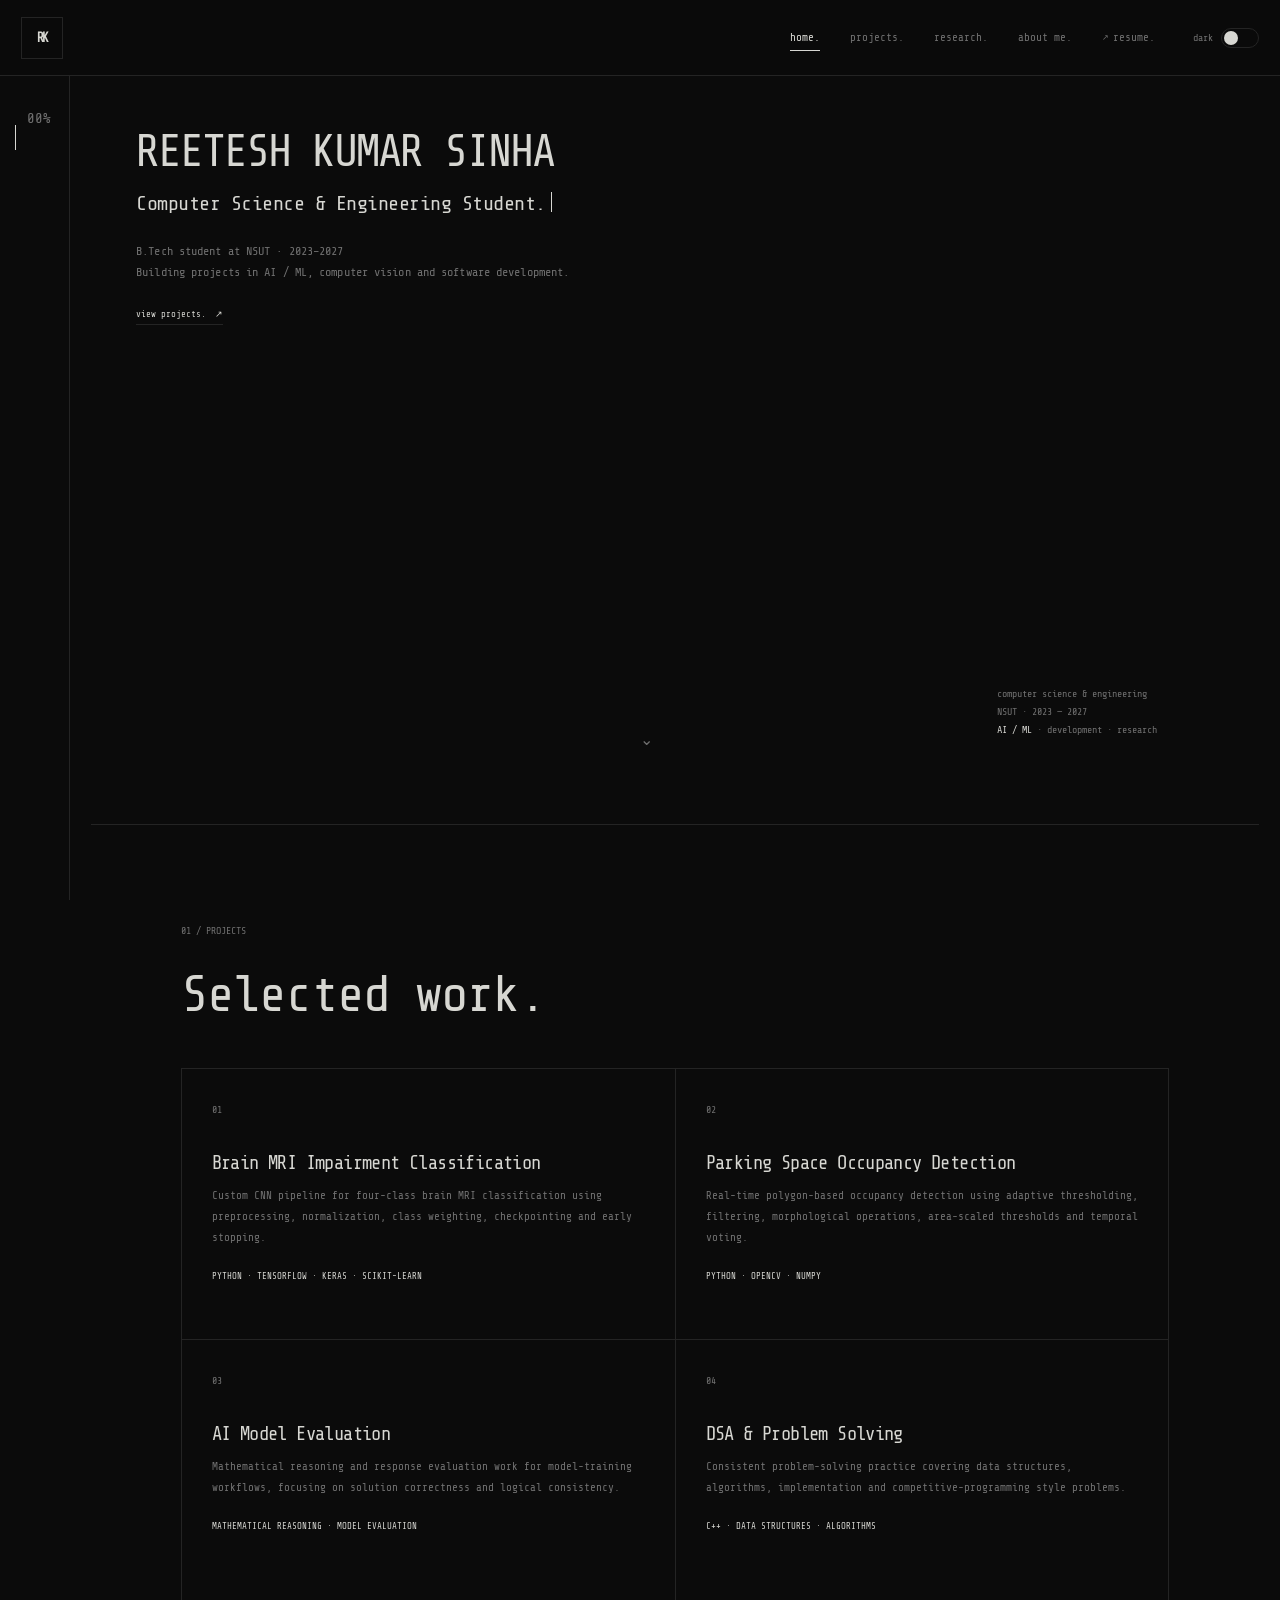
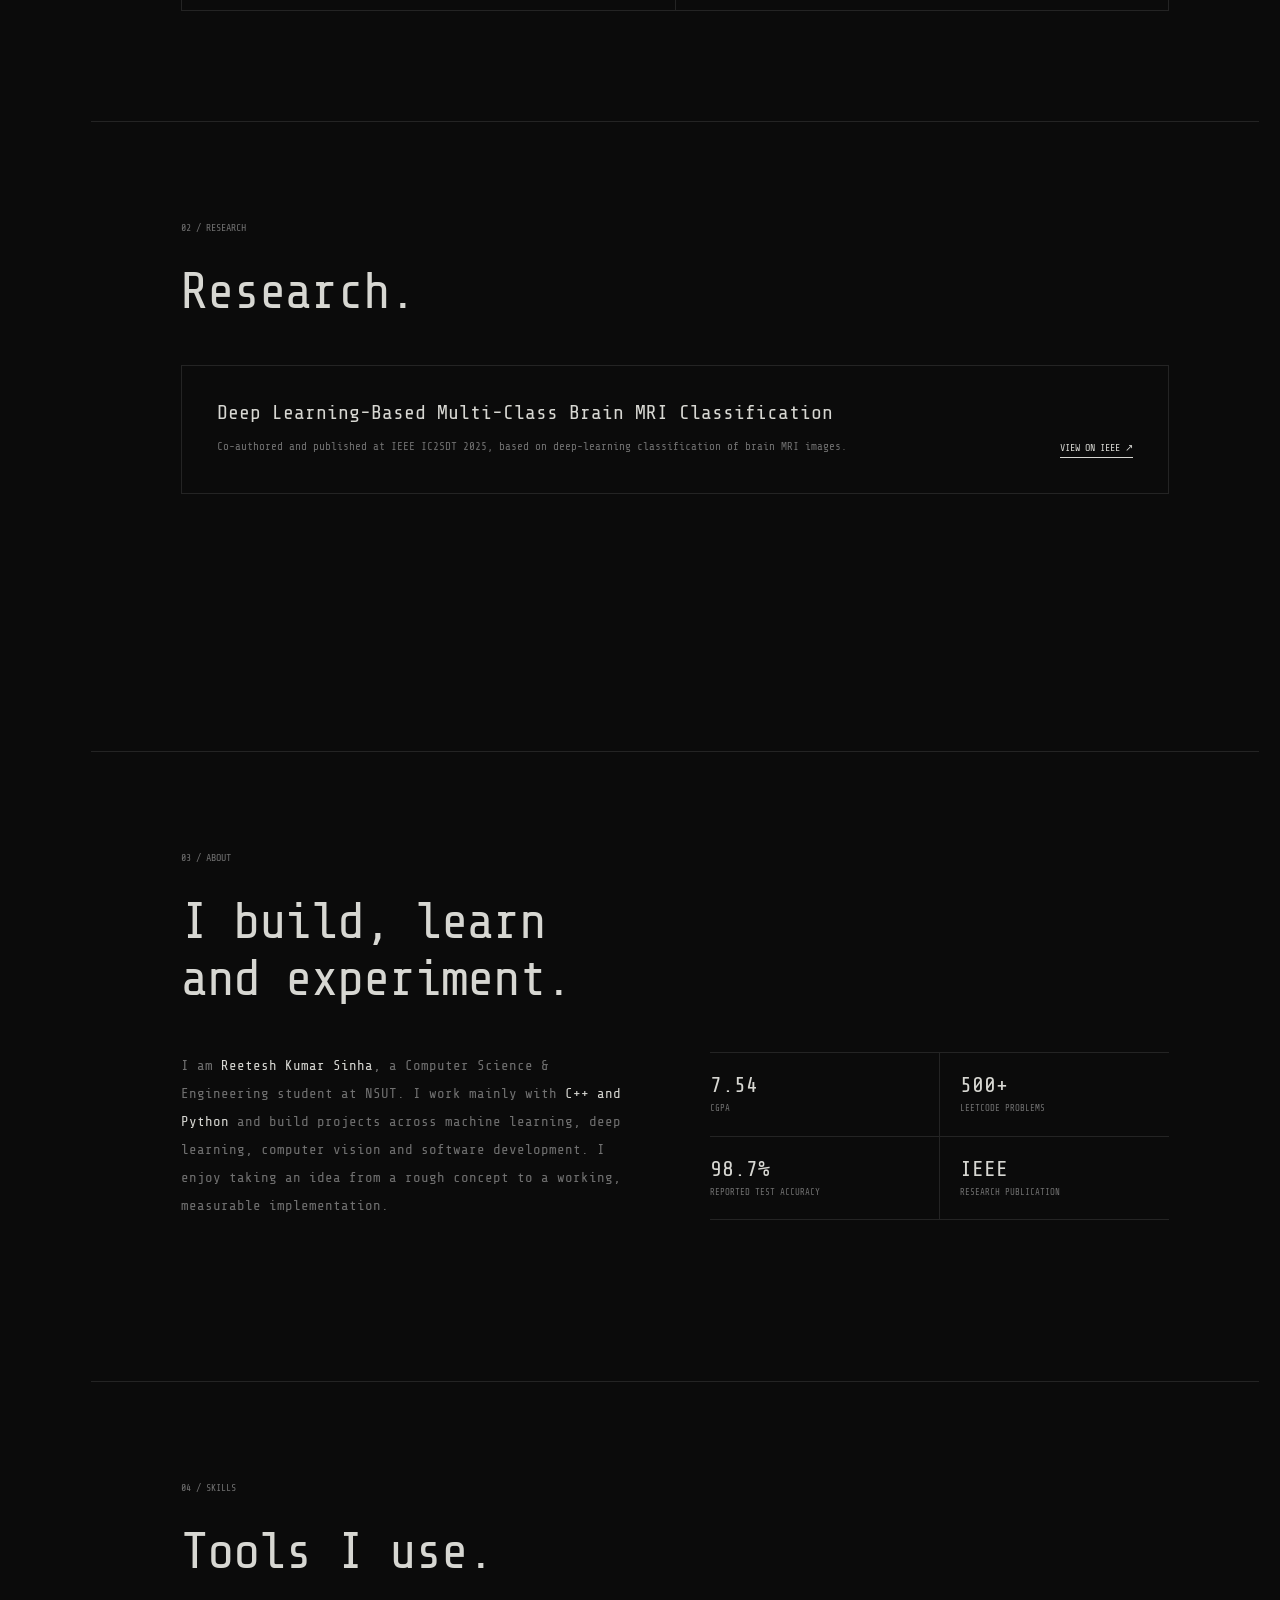
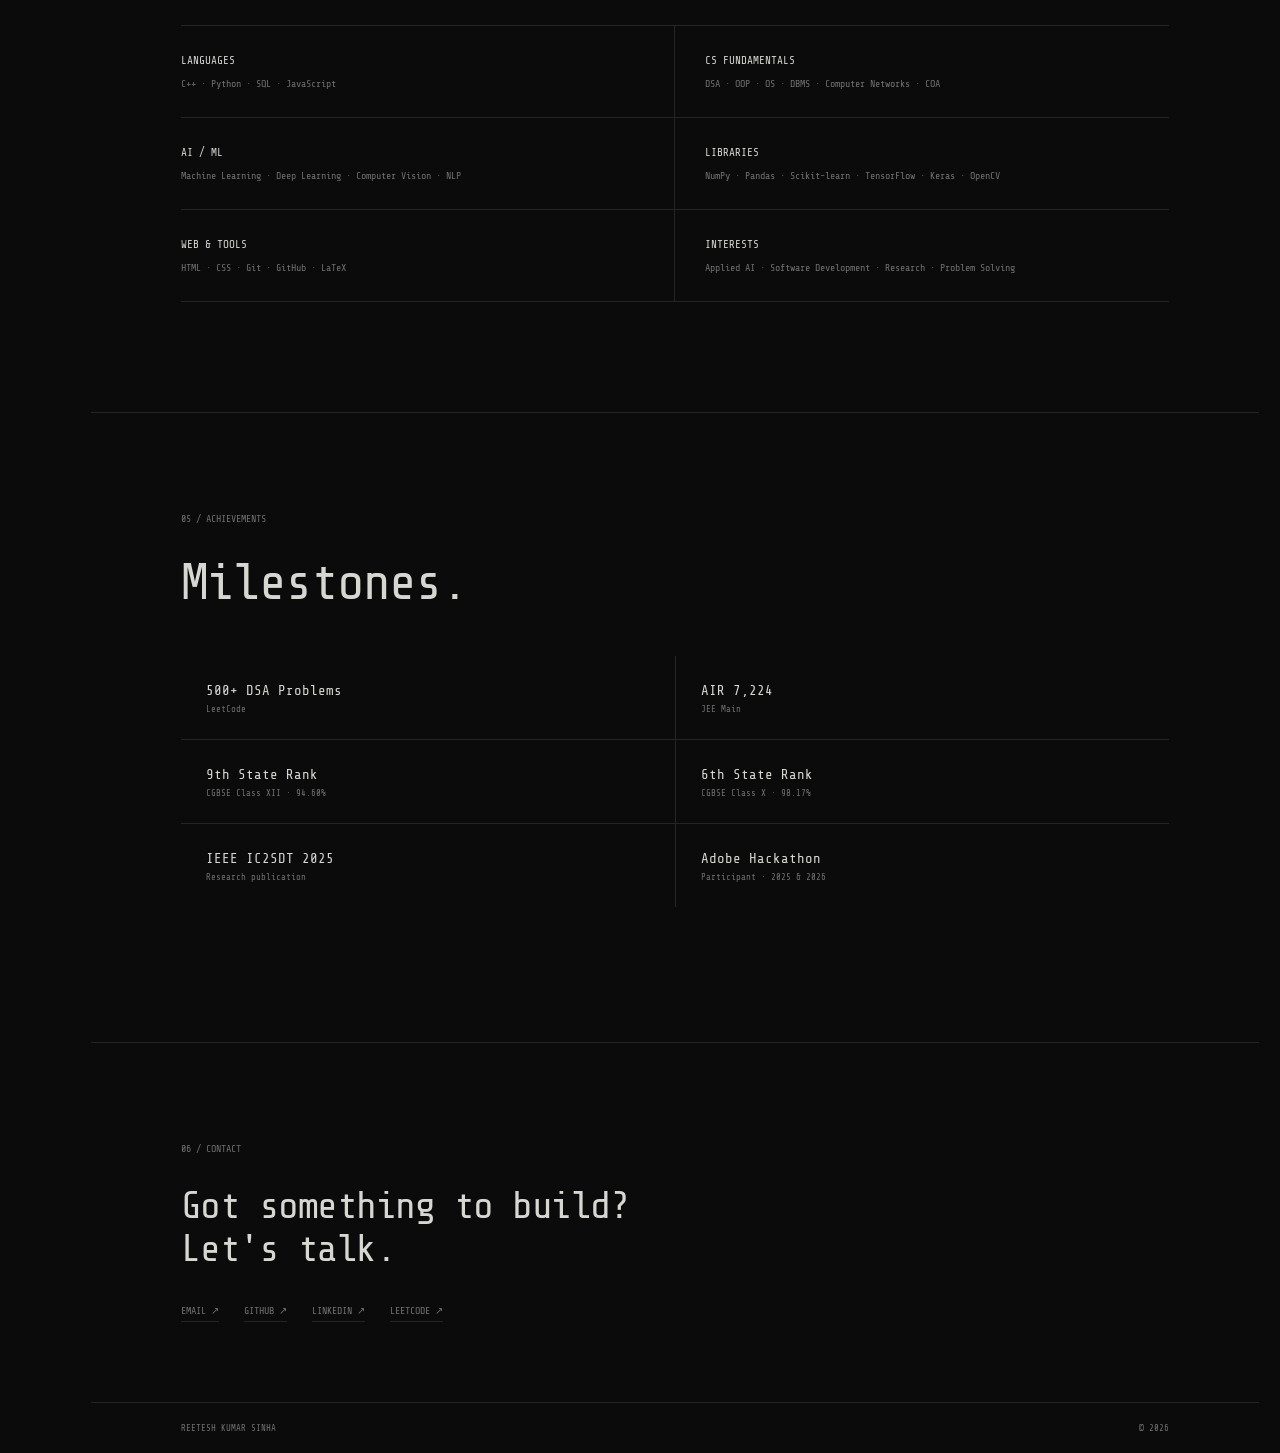
==== commit 9cb72e2e: "Update resume link in index.html" ====
--- a/index.html
+++ b/index.html
@@ -22,7 +22,7 @@
     <a href="#projects">projects.</a>
     <a href="#research">research.</a>
     <a href="#about">about me.</a>
-    <a href="Reetesh_Kumar_Sinha_Resume.pdf" target="_blank" rel="noopener">resume.</a>
+    <a href="Reetesh_Resume.pdf" target="_blank" rel="noopener">resume.</a>
 
     <div class="theme-switch">
       <span class="theme-label" id="themeText">dark</span>
--- a/style.css
+++ b/style.css
@@ -0,0 +1,506 @@
+@import url("https://fonts.googleapis.com/css2?family=Share+Tech+Mono&display=swap");
+:root{
+  --bg:#f4f4f1;
+  --text:#171717;
+  --muted:#777;
+  --line:#d9d9d4;
+  --panel:#eeeeea;
+  --accent:#333;
+  --cursor:#111;
+}
+html[data-theme="dark"]{
+  --bg:#0b0b0b;
+  --text:#d7d7d2;
+  --muted:#707070;
+  --line:#242424;
+  --panel:#111;
+  --accent:#cfcfca;
+  --cursor:#d7d7d2;
+}
+
+*{box-sizing:border-box;margin:0;padding:0}
+html{scroll-behavior:smooth;scroll-padding-top:80px}
+body{
+  background:var(--bg);
+  color:var(--text);
+  font-family:"Share Tech Mono","Courier New",ui-monospace,SFMono-Regular,Menlo,monospace;
+  transition:background .35s ease,color .35s ease;
+}
+a{color:inherit;text-decoration:none}
+button{font:inherit}
+::selection{background:var(--text);color:var(--bg)}
+
+.page{
+  position:relative;
+  z-index:1;
+  width:min(1240px,calc(100% - 42px));
+  margin:auto;
+}
+
+/* Header */
+header{
+  height:76px;
+  display:flex;
+  align-items:center;
+  justify-content:space-between;
+  position:fixed;
+  top:0;
+  left:0;
+  right:0;
+  z-index:100;
+  padding:0 max(21px, calc((100vw - 1240px) / 2));
+  background:color-mix(in srgb, var(--bg) 92%, transparent);
+  backdrop-filter:blur(10px);
+  border-bottom:1px solid var(--line);
+  transition:transform .32s ease, opacity .32s ease;
+}
+header.nav-hidden{
+  transform:translateY(-100%);
+  opacity:0;
+  pointer-events:none;
+}
+
+.top-hover-zone{
+  position:fixed;
+  top:0;
+  left:0;
+  right:0;
+  height:18px;
+  z-index:110;
+  background:transparent;
+}
+.brand{
+  width:42px;height:42px;
+  display:grid;place-items:center;
+  border:1px solid var(--line);
+  font-size:13px;
+  font-weight:600;
+  letter-spacing:-2px;
+  transition:.25s;
+}
+.brand:hover{transform:rotate(-4deg);border-color:var(--text)}
+nav{display:flex;align-items:center;gap:30px}
+nav a{
+  position:relative;
+  color:var(--muted);
+  font-family:"Share Tech Mono","Courier New",ui-monospace,SFMono-Regular,Menlo,monospace;
+  font-size:11px;
+  transition:color .2s;
+}
+nav a:hover,nav a.active{color:var(--text)}
+nav a.active::after{
+  content:"";
+  position:absolute;
+  left:0;right:0;bottom:-7px;
+  height:1px;background:var(--text);
+}
+nav a[href*="Resume"]::before{
+  content:"↗";
+  display:inline-block;
+  margin-right:4px;
+  font-size:8px;
+  transform:translateY(-1px);
+}
+
+/* Theme slider */
+.theme-switch{
+  display:flex;
+  align-items:center;
+  gap:8px;
+  margin-left:8px;
+}
+.theme-label{font-size:10px;color:var(--muted)}
+.switch{
+  width:38px;height:20px;
+  border:1px solid var(--line);
+  background:transparent;
+  border-radius:999px;
+  padding:2px;
+  cursor:pointer;
+  display:flex;
+  align-items:center;
+  transition:.25s;
+}
+.switch-knob{
+  width:14px;height:14px;
+  border-radius:50%;
+  background:var(--text);
+  transform:translateX(0);
+  transition:transform .25s ease,background .25s ease;
+}
+html[data-theme="light"] .switch-knob{transform:translateX(18px)}
+.switch:focus-visible{outline:1px solid var(--text);outline-offset:3px}
+
+/* Hero */
+.hero{
+  min-height:calc(100vh - 76px);
+  display:block;
+  position:relative;
+  padding-top:20px;
+}
+ .progress{
+  position:fixed;
+  z-index:40;
+  top:var(--chrome-top,76px);
+  left:0;
+  bottom:0;
+  width:70px;
+  border-right:1px solid var(--line);
+  pointer-events:none;
+  background:var(--bg);
+  transition:top .32s ease,background .35s ease;
+}
+.progress-number{
+  position:absolute;
+  top:35px;
+  left:27px;
+  font-size:14px;
+  color:var(--muted);
+  transition:top .32s ease;
+}
+.progress-line{
+  position:absolute;
+  top:49px;
+  left:15px;
+  width:1px;
+  height:74px;
+  background:var(--text);
+  transition:height .15s ease;
+}
+.hero-main{
+  position:relative;
+  z-index:2;
+  padding:108px 8vw 0 9vw;
+  display:flex;
+  flex-direction:column;
+  justify-content:space-between;
+  min-height:calc(100vh - 118px);
+}
+.hero-intro{
+  position:relative;
+  z-index:3;
+  max-width:760px;
+}
+.hero-name{
+  font-family:"Share Tech Mono","Courier New",ui-monospace,SFMono-Regular,Menlo,monospace;
+  font-size:clamp(26px,3.5vw,48px);
+  font-weight:500;
+  letter-spacing:-2px;
+  line-height:1.05;
+  color:var(--text);
+}
+.hero-role{
+  font-family:"Share Tech Mono","Courier New",ui-monospace,SFMono-Regular,Menlo,monospace;
+  margin-top:14px;
+  font-size:clamp(15px,1.6vw,22px);
+  line-height:1.45;
+  color:var(--text);
+  letter-spacing:-.5px;
+  font-weight:400;
+}
+.hero-description{
+  margin-top:22px;
+  max-width:590px;
+  color:var(--muted);
+  font-size:12px;
+  line-height:1.75;
+  letter-spacing:.1px;
+  font-family:"Share Tech Mono","Courier New",ui-monospace,SFMono-Regular,Menlo,monospace;
+}
+.hero-actions{
+  margin-top:26px;
+  display:flex;
+  gap:22px;
+  flex-wrap:wrap;
+}
+.hero-actions a{
+  color:var(--text);
+  font-size:9px;
+  border-bottom:1px solid var(--line);
+  padding-bottom:5px;
+  transition:color .2s,border-color .2s,transform .2s;
+}
+.hero-actions a span{
+  display:inline-block;
+  margin-left:4px;
+  transition:transform .2s;
+}
+.hero-actions a:hover{
+  border-color:var(--text);
+}
+.hero-actions a:hover span{
+  transform:translate(2px,-2px);
+}
+.cursor{
+  display:inline-block;
+  width:1px;height:1em;
+  background:var(--cursor);
+  margin-left:5px;
+  vertical-align:-2px;
+  animation:blink 1s steps(1) infinite;
+}
+@keyframes blink{50%{opacity:0}}
+.hero-meta{
+  position:relative;
+  z-index:3;
+  align-self:flex-end;
+  max-width:300px;
+  margin-bottom:7vh;
+  color:var(--muted);
+  font-size:10px;
+  line-height:1.8;
+  font-family:"Share Tech Mono","Courier New",ui-monospace,SFMono-Regular,Menlo,monospace;
+}
+.hero-meta span{color:var(--text)}
+.scroll-cue{
+  position:absolute;
+  bottom:75px;
+  left:50%;
+  color:var(--muted);
+  font-size:16px;
+  animation:bounce 1.8s ease-in-out infinite;
+}
+@keyframes bounce{
+  0%,100%{transform:translateY(0);opacity:.45}
+  50%{transform:translateY(7px);opacity:1}
+}
+
+/* Sections */
+section{
+  min-height:70vh;
+  border-top:1px solid var(--line);
+  padding:100px 7vw 110px 7vw;
+  margin-left:70px;
+}
+.section-index{
+  color:var(--muted);
+  font-size:10px;
+  margin-bottom:30px;
+}
+.section-title{
+  font-size:clamp(28px,4vw,52px);
+  font-weight:400;
+  letter-spacing:-2px;
+  margin-bottom:45px;
+}
+.about-grid{
+  display:grid;
+  grid-template-columns:1fr 1fr;
+  gap:70px;
+}
+.about-copy{
+  font-size:14px;
+  line-height:2;
+  color:var(--muted);
+}
+.about-copy strong{color:var(--text);font-weight:500}
+.stats{
+  display:grid;
+  grid-template-columns:1fr 1fr;
+  border-top:1px solid var(--line);
+}
+.stat{
+  padding:20px 0;
+  border-bottom:1px solid var(--line);
+}
+.stat:nth-child(odd){border-right:1px solid var(--line);padding-right:20px}
+.stat:nth-child(even){padding-left:20px}
+.stat b{display:block;font-size:22px;font-weight:400;color:var(--text)}
+.stat small{font-size:9px;color:var(--muted)}
+
+.projects{
+  display:grid;
+  grid-template-columns:1fr 1fr;
+  gap:1px;
+  background:var(--line);
+  border:1px solid var(--line);
+}
+.project{
+  background:var(--bg);
+  padding:30px;
+  min-height:270px;
+  transition:background .25s,transform .25s;
+}
+.project:hover{background:var(--panel)}
+.project-no{font-size:10px;color:var(--muted)}
+.project h3{font-size:19px;font-weight:400;letter-spacing:-.6px;margin:35px 0 12px}
+.project p{font-size:11px;line-height:1.9;color:var(--muted)}
+.project-tech{margin-top:22px;color:var(--text);font-size:9px}
+
+.research-box{
+  border:1px solid var(--line);
+  padding:35px;
+  display:grid;
+  grid-template-columns:1fr auto;
+  gap:30px;
+  align-items:end;
+}
+.research-box h3{font-size:20px;font-weight:400;margin-bottom:13px}
+.research-box p{font-size:11px;color:var(--muted);line-height:1.9}
+.text-link{
+  font-size:10px;
+  border-bottom:1px solid var(--text);
+  padding-bottom:4px;
+  white-space:nowrap;
+}
+
+.skills{
+  display:grid;
+  grid-template-columns:repeat(2,1fr);
+  gap:0;
+  border-top:1px solid var(--line);
+}
+.skill{
+  padding:24px 0;
+  border-bottom:1px solid var(--line);
+}
+.skill:nth-child(odd){border-right:1px solid var(--line);padding-right:30px}
+.skill:nth-child(even){padding-left:30px}
+.skill b{font-size:11px;font-weight:500}
+.skill p{font-size:10px;color:var(--muted);margin-top:7px;line-height:1.8}
+
+.achievements{display:grid;grid-template-columns:1fr 1fr;gap:1px;background:var(--line)}
+.achievement{background:var(--bg);padding:25px}
+.achievement b{font-size:14px;font-weight:400}
+.achievement p{font-size:9px;color:var(--muted);margin-top:5px}
+
+.contact{
+  min-height:auto;
+  padding-bottom:80px;
+}
+.contact-line{
+  font-size:clamp(22px,3vw,40px);
+  letter-spacing:-1.5px;
+  font-weight:400;
+  margin-bottom:35px;
+}
+.contact-links{display:flex;gap:25px;flex-wrap:wrap}
+.contact-links a{
+  color:var(--muted);
+  font-size:10px;
+  border-bottom:1px solid var(--line);
+  padding-bottom:5px;
+}
+.contact-links a:hover{color:var(--text);border-color:var(--text)}
+footer{
+  margin-left:70px;
+  border-top:1px solid var(--line);
+  padding:20px 7vw;
+  color:var(--muted);
+  font-size:9px;
+  display:flex;
+  justify-content:space-between;
+}
+
+/* Reveal */
+.reveal{
+  opacity:0;
+  transform:translateY(18px);
+  transition:opacity .65s ease,transform .65s ease;
+}
+.reveal.visible{opacity:1;transform:translateY(0)}
+
+@media(max-width:800px){
+  .page{width:min(100% - 28px,1240px)}
+  header{height:64px;padding:0 14px}
+  .progress{top:64px;width:35px}
+  .progress-number{top:34px;left:9px;font-size:12px}
+  .progress-line{top:64px;left:7px}
+  
+  nav{gap:13px}
+  nav a:nth-child(2),nav a:nth-child(3){display:none}
+  .theme-label{display:none}
+  .hero{padding-top:20px !important}
+  .hero-main{padding:82px 0 0 50px}
+  .hero-title{font-size:28px;letter-spacing:-1px}
+  section{margin-left:35px;padding:75px 28px}
+  footer{margin-left:35px;padding:18px 28px}
+  .about-grid,.projects,.skills,.achievements{grid-template-columns:1fr}
+  .skill:nth-child(odd){border-right:0;padding-right:0}
+  .skill:nth-child(even){padding-left:0}
+  .research-box{grid-template-columns:1fr}
+  .hero-meta{align-self:flex-start;margin-bottom:12vh}
+}
+@media(prefers-reduced-motion:reduce){
+  html{scroll-behavior:auto}
+  .cursor,.scroll-cue{animation:none}
+  .reveal{transition:none}
+}
+
+/* Subtle interactive visual effects */
+.mouse-light{
+  position:fixed;
+  z-index:0;
+  width:320px;
+  height:320px;
+  left:0;
+  top:0;
+  pointer-events:none;
+  border-radius:50%;
+  transform:translate(-50%,-50%);
+  background:radial-gradient(circle,rgba(255,255,255,.045) 0%,rgba(255,255,255,.018) 28%,transparent 68%);
+  opacity:0;
+  transition:opacity .35s ease;
+}
+html[data-theme="light"] .mouse-light{
+  background:radial-gradient(circle,rgba(20,30,45,.045) 0%,rgba(20,30,45,.018) 28%,transparent 68%);
+}
+.progress-section{
+  position:absolute;
+  top:12px;
+  left:70px;
+  color:var(--muted);
+  font-size:8px;
+  letter-spacing:1.2px;
+  opacity:0;
+  transform:translateX(-6px);
+  transition:opacity .3s ease,transform .3s ease;
+  white-space:nowrap;
+}
+.progress:hover .progress-section,
+.progress-section.visible{
+  opacity:1;
+  transform:translateX(0);
+}
+.project{
+  position:relative;
+  overflow:hidden;
+}
+.project::after{
+  content:"↗";
+  position:absolute;
+  right:25px;
+  top:24px;
+  font-size:15px;
+  color:var(--muted);
+  opacity:0;
+  transform:translate(-5px,5px);
+  transition:opacity .25s ease,transform .25s ease;
+}
+.project:hover::after{
+  opacity:1;
+  transform:translate(0,0);
+}
+.project h3{
+  transition:transform .25s ease;
+}
+.project:hover h3{
+  transform:translateX(4px);
+}
+.project-tech{
+  transition:opacity .25s ease,transform .25s ease;
+}
+.project:hover .project-tech{
+  transform:translateX(4px);
+}
+@media(max-width:800px){
+  .progress-section{
+    left:43px;
+    top:11px;
+  }
+  .mouse-light{display:none}
+}
+@media(prefers-reduced-motion:reduce){
+  .mouse-light{display:none}
+  .progress-section,.project::after,.project h3,.project-tech{transition:none}
+}
